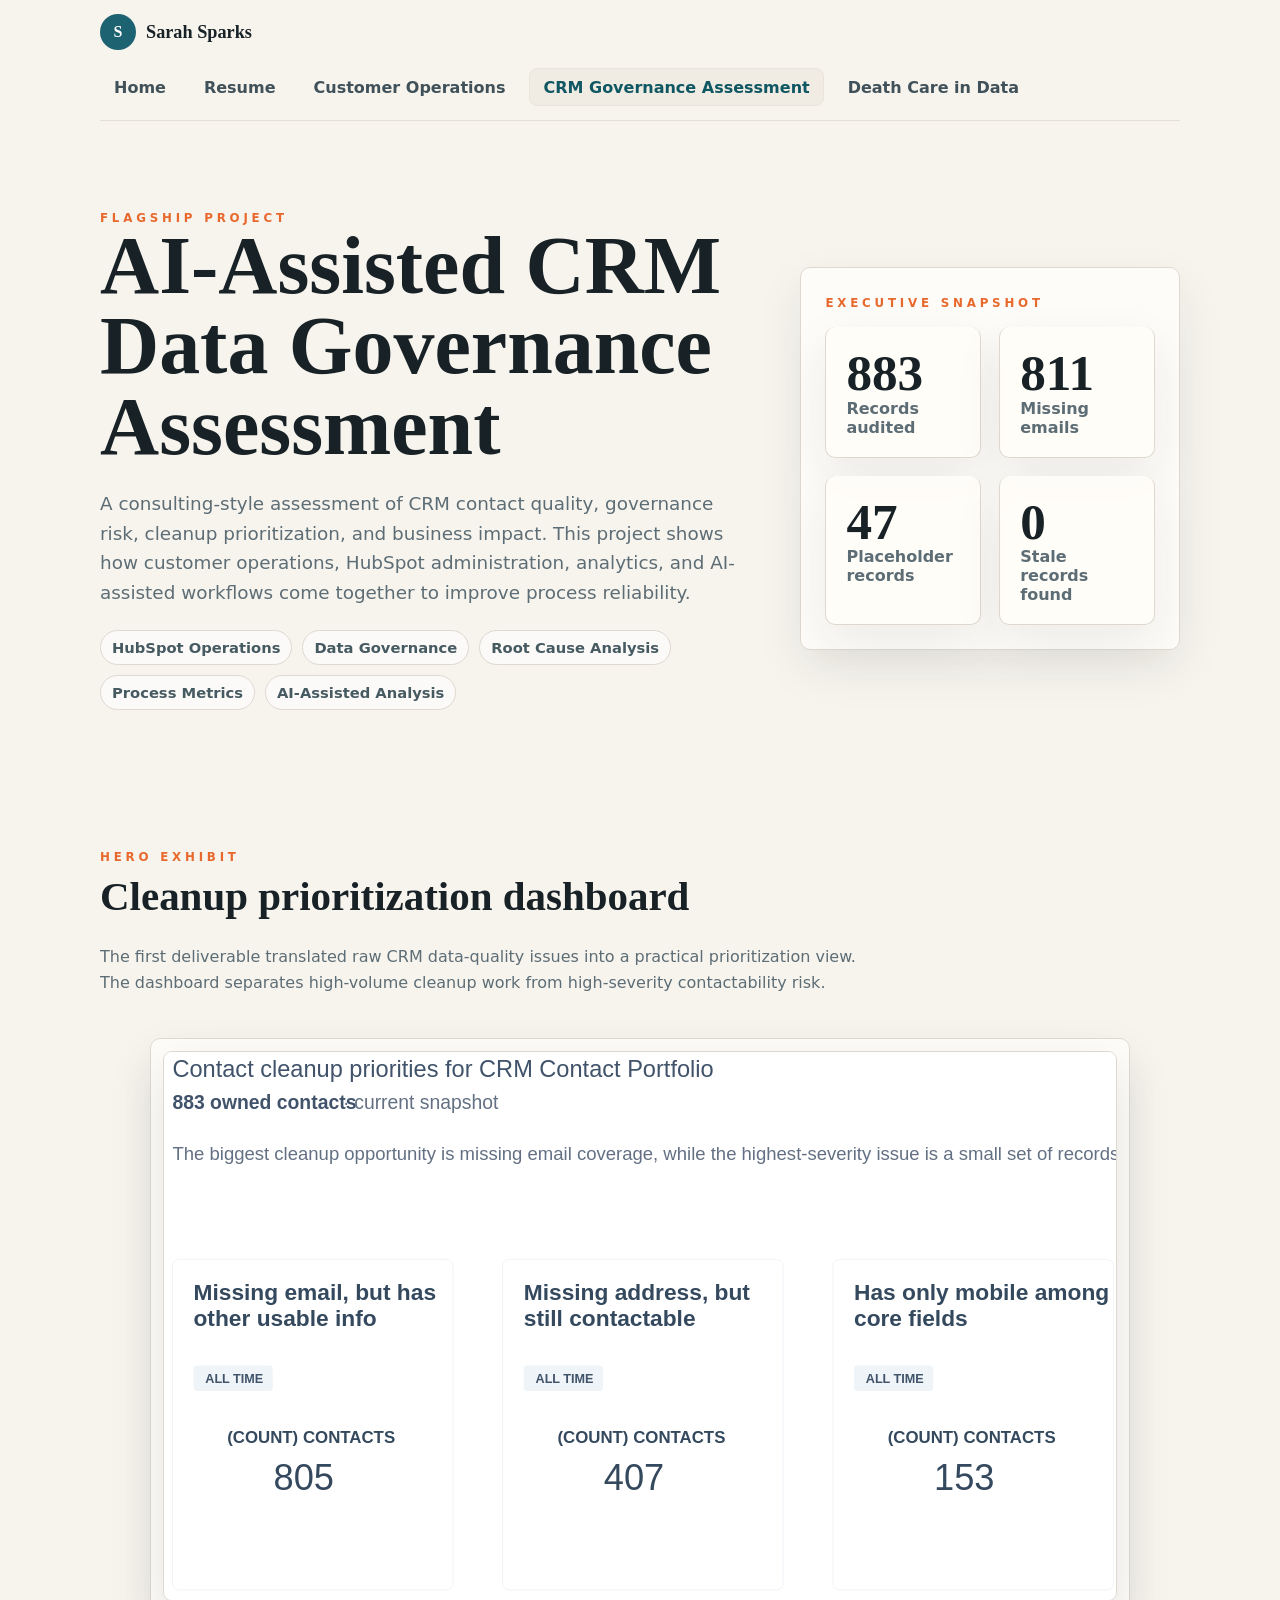
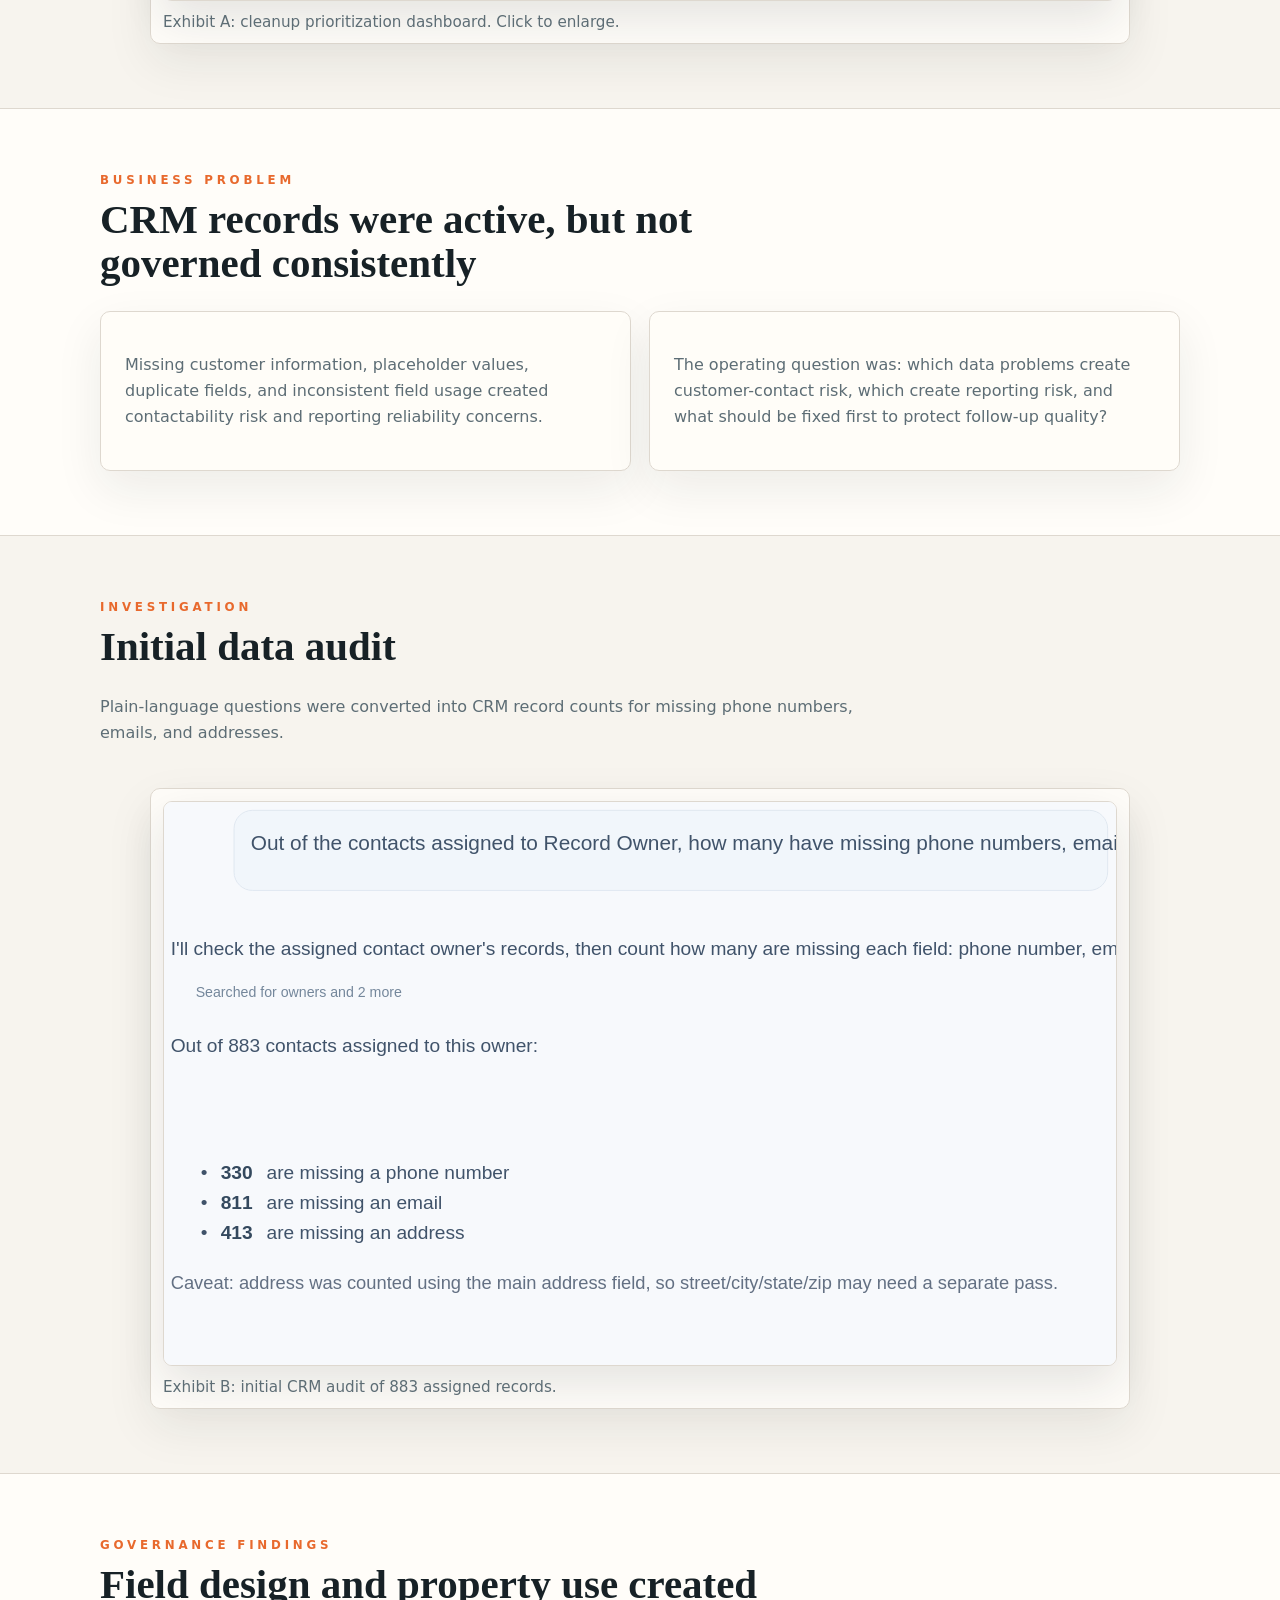
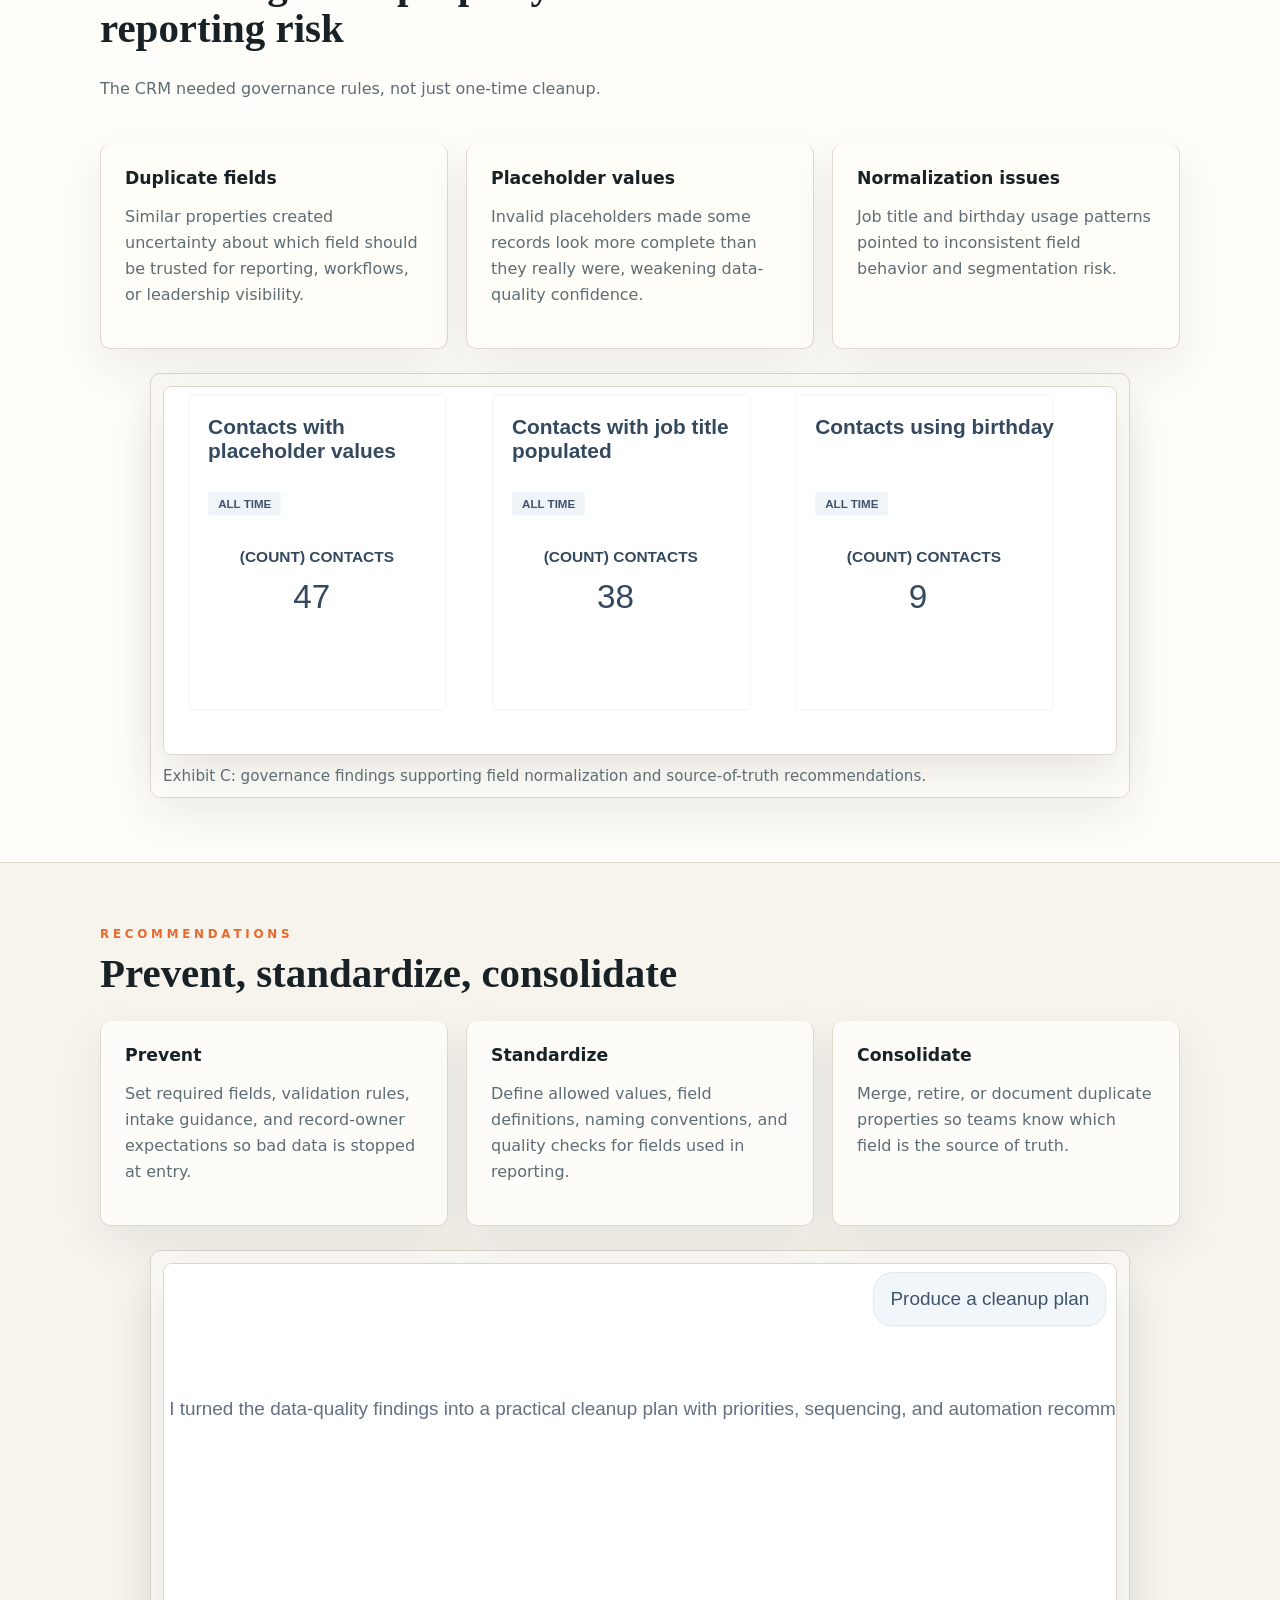
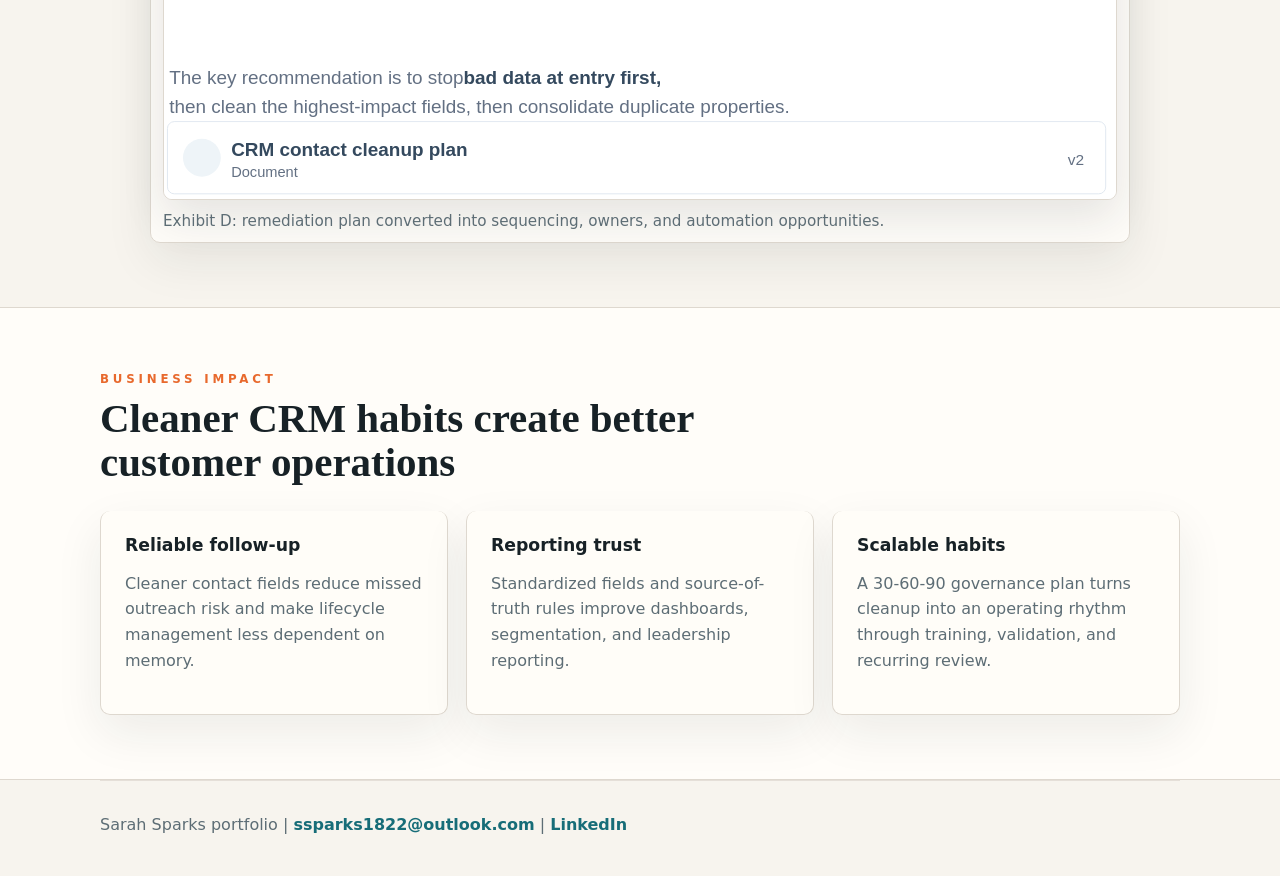
==== crm-governance-assessment.html @ a53f88b5 "Add dedicated CRM governance assessment URL" ====
<!doctype html>
<html lang="en"><head><meta charset="utf-8"/><meta name="viewport" content="width=device-width, initial-scale=1"/><title>CRM Governance Assessment | Sarah Sparks</title><link rel="stylesheet" href="style.css"/></head><body><header><div class="brand"><strong>Sarah Sparks</strong><span>Customer Operations | CRM Administration | Process Improvement</span></div><nav aria-label="Portfolio navigation"><a class="button" href="index.html">Home</a><a class="button" href="resume.html">Resume</a><a class="button" href="customer-success-portfolio.html">Customer Operations</a><a class="button active" href="crm-governance-assessment.html">CRM Governance Assessment</a><a class="button" href="death-care-data.html">Death Care in Data</a></nav></header><main><section class="wrap hero"><div><span class="eyebrow">Flagship Project</span><h1>AI-Assisted CRM Data Governance Assessment</h1><p class="lede">A consulting-style assessment of CRM contact quality, governance risk, cleanup prioritization, and business impact. This project shows how customer operations, HubSpot administration, analytics, and AI-assisted workflows come together to improve process reliability.</p><div class="chips" style="margin-top:22px"><span class="chip">HubSpot Operations</span><span class="chip">Data Governance</span><span class="chip">Root Cause Analysis</span><span class="chip">Process Metrics</span><span class="chip">AI-Assisted Analysis</span></div></div><aside class="panel"><span class="eyebrow">Executive Snapshot</span><div class="metrics" style="grid-template-columns:1fr 1fr; margin-top:16px"><div class="metric"><strong>883</strong><span>Records audited</span></div><div class="metric"><strong>811</strong><span>Missing emails</span></div><div class="metric"><strong>47</strong><span>Placeholder records</span></div><div class="metric"><strong>0</strong><span>Stale records found</span></div></div></aside></section><section class="wrap section"><div class="section-head"><span class="eyebrow">Hero Exhibit</span><h2>Cleanup prioritization dashboard</h2><p>The first deliverable translated raw CRM data-quality issues into a practical prioritization view. The dashboard separates high-volume cleanup work from high-severity contactability risk.</p></div><figure class="evidence"><a href="#exhibit-cleanup"><img src="assets/crm_cleanup_priorities_redacted.svg" alt="Redacted cleanup prioritization dashboard showing missing email, address, and mobile-only record counts"/></a><figcaption class="caption">Exhibit A: cleanup prioritization dashboard. Click to enlarge.</figcaption></figure></section><div class="band"><section class="wrap section"><div class="section-head"><span class="eyebrow">Business Problem</span><h2>CRM records were active, but not governed consistently</h2></div><div class="grid-2"><div class="panel"><p>Missing customer information, placeholder values, duplicate fields, and inconsistent field usage created contactability risk and reporting reliability concerns.</p></div><div class="panel"><p>The operating question was: which data problems create customer-contact risk, which create reporting risk, and what should be fixed first to protect follow-up quality?</p></div></div></section></div><section class="wrap section"><div class="section-head"><span class="eyebrow">Investigation</span><h2>Initial data audit</h2><p>Plain-language questions were converted into CRM record counts for missing phone numbers, emails, and addresses.</p></div><figure class="evidence"><a href="#exhibit-audit"><img src="assets/crm_initial_audit_redacted.svg" alt="Redacted initial CRM contact data audit showing missing phone, email, and address counts"/></a><figcaption class="caption">Exhibit B: initial CRM audit of 883 assigned records.</figcaption></figure></section><div class="band"><section class="wrap section"><div class="section-head"><span class="eyebrow">Governance Findings</span><h2>Field design and property use created reporting risk</h2><p>The CRM needed governance rules, not just one-time cleanup.</p></div><div class="grid-3"><article class="card"><h3>Duplicate fields</h3><p>Similar properties created uncertainty about which field should be trusted for reporting, workflows, or leadership visibility.</p></article><article class="card" data-accent="teal"><h3>Placeholder values</h3><p>Invalid placeholders made some records look more complete than they really were, weakening data-quality confidence.</p></article><article class="card" data-accent="amber"><h3>Normalization issues</h3><p>Job title and birthday usage patterns pointed to inconsistent field behavior and segmentation risk.</p></article></div><figure class="evidence"><a href="#exhibit-governance"><img src="assets/crm_governance_findings_redacted.svg" alt="CRM governance findings showing placeholder values, job title population, and birthday field usage counts"/></a><figcaption class="caption">Exhibit C: governance findings supporting field normalization and source-of-truth recommendations.</figcaption></figure></section></div><section class="wrap section"><div class="section-head"><span class="eyebrow">Recommendations</span><h2>Prevent, standardize, consolidate</h2></div><div class="grid-3"><article class="card"><h3>Prevent</h3><p>Set required fields, validation rules, intake guidance, and record-owner expectations so bad data is stopped at entry.</p></article><article class="card" data-accent="teal"><h3>Standardize</h3><p>Define allowed values, field definitions, naming conventions, and quality checks for fields used in reporting.</p></article><article class="card" data-accent="green"><h3>Consolidate</h3><p>Merge, retire, or document duplicate properties so teams know which field is the source of truth.</p></article></div><figure class="evidence"><a href="#exhibit-plan"><img src="assets/crm_remediation_plan_redacted.svg" alt="Redacted CRM contact cleanup plan showing prevention, sequencing, and automation recommendations"/></a><figcaption class="caption">Exhibit D: remediation plan converted into sequencing, owners, and automation opportunities.</figcaption></figure></section><div class="band"><section class="wrap section"><div class="section-head"><span class="eyebrow">Business Impact</span><h2>Cleaner CRM habits create better customer operations</h2></div><div class="grid-3"><article class="card"><h3>Reliable follow-up</h3><p>Cleaner contact fields reduce missed outreach risk and make lifecycle management less dependent on memory.</p></article><article class="card" data-accent="teal"><h3>Reporting trust</h3><p>Standardized fields and source-of-truth rules improve dashboards, segmentation, and leadership reporting.</p></article><article class="card" data-accent="green"><h3>Scalable habits</h3><p>A 30-60-90 governance plan turns cleanup into an operating rhythm through training, validation, and recurring review.</p></article></div></section></div></main><div id="exhibit-cleanup" class="modal"><a class="close" href="#">×</a><figure><img src="assets/crm_cleanup_priorities_redacted.svg" alt="Cleanup prioritization dashboard enlarged"/></figure></div><div id="exhibit-audit" class="modal"><a class="close" href="#">×</a><figure><img src="assets/crm_initial_audit_redacted.svg" alt="Initial audit enlarged"/></figure></div><div id="exhibit-governance" class="modal"><a class="close" href="#">×</a><figure><img src="assets/crm_governance_findings_redacted.svg" alt="Governance findings enlarged"/></figure></div><div id="exhibit-plan" class="modal"><a class="close" href="#">×</a><figure><img src="assets/crm_remediation_plan_redacted.svg" alt="Remediation plan enlarged"/></figure></div><footer>Sarah Sparks portfolio | <a href="mailto:ssparks1822@outlook.com">ssparks1822@outlook.com</a> | <a href="https://www.linkedin.com/in/ssparks1822/" target="_blank" rel="noreferrer">LinkedIn</a></footer></body></html>
---- style.css ----
:root {
  --ink: #172126;
  --muted: #5d6d75;
  --paper: #f7f4ee;
  --panel: #fffdf9;
  --soft: #f0ebe3;
  --line: #ded8cf;
  --blue: #176d78;
  --teal: #176d78;
  --green: #537f67;
  --amber: #e8692d;
  --shadow: 0 18px 48px rgba(28, 38, 42, 0.08);
  --shadow-hover: 0 26px 70px rgba(28, 38, 42, 0.13);
}
* { box-sizing: border-box; }
html { scroll-behavior: smooth; }
body { margin: 0; font-family: Inter, ui-sans-serif, system-ui, -apple-system, BlinkMacSystemFont, "Segoe UI", sans-serif; color: var(--ink); background: var(--paper); }
a { color: inherit; }
.wrap, header, footer { width: min(1080px, calc(100% - 36px)); margin: 0 auto; }
header { min-height: 64px; padding: 14px 0; display: flex; justify-content: space-between; gap: 18px; align-items: center; flex-wrap: wrap; border-bottom: 1px solid rgba(222,216,207,.7); }
.brand { display: flex; align-items: center; gap: 10px; }
.brand::before { content: "S"; width: 36px; height: 36px; border-radius: 999px; display: grid; place-items: center; background: #1d6270; color: #fff; font-family: Georgia, serif; font-weight: 700; }
.brand strong { font-family: Georgia, "Times New Roman", serif; font-size: 1.14rem; }
.brand span { display: none; }
nav, .actions, .chips { display: flex; gap: 10px; flex-wrap: wrap; }
.button { min-height: 38px; display: inline-flex; align-items: center; justify-content: center; border: 1px solid transparent; border-radius: 8px; padding: 0 13px; background: transparent; color: #40515a; text-decoration: none; font-weight: 700; box-shadow: none; transition: transform .18s ease, box-shadow .18s ease, border-color .18s ease, background .18s ease, color .18s ease; }
.button:hover { transform: translateY(-1px); color: #123f47; background: rgba(255,255,255,.62); border-color: var(--line); box-shadow: 0 10px 26px rgba(28,38,42,.07); }
.button.primary { background: var(--blue); color: #fff; border-color: var(--blue); box-shadow: 0 14px 34px rgba(23,109,120,.22); }
.button.active { background: #f0ebe3; border-color: #ebe4da; color: #0f5762; }
h1, h2, h3 { margin: 0; color: #172126; letter-spacing: 0; }
h1, h2 { font-family: Georgia, "Times New Roman", serif; font-weight: 800; }
h1 { font-size: clamp(3rem, 6.4vw, 5.2rem); line-height: .98; max-width: 820px; }
h2 { font-size: clamp(1.9rem, 3.2vw, 2.8rem); line-height: 1.08; }
h3 { font-size: 1.08rem; }
p { color: var(--muted); line-height: 1.62; font-size: 1rem; }
.eyebrow { color: var(--amber); font-size: .74rem; font-weight: 900; text-transform: uppercase; letter-spacing: .32em; }
.hero { padding: 86px 0 76px; display: grid; grid-template-columns: minmax(0, 1fr) minmax(320px, .58fr); gap: 46px; align-items: center; }
.lede { font-size: 1.15rem; max-width: 720px; margin: 22px 0 0; }
.panel, .card, .metric, .evidence { background: rgba(255, 253, 249, .92); border: 1px solid var(--line); border-radius: 10px; box-shadow: var(--shadow); }
.panel, .card { padding: 24px; }
.card, .metric, .evidence { transition: transform .18s ease, box-shadow .18s ease; }
.card:hover, .metric:hover { transform: translateY(-2px); box-shadow: var(--shadow-hover); }
.section { padding: 64px 0; }
.section-head { display: grid; gap: 10px; margin-bottom: 26px; max-width: 760px; }
.grid-2, .grid-3, .metrics { display: grid; gap: 18px; }
.grid-2 { grid-template-columns: repeat(2, minmax(0, 1fr)); }
.grid-3, .metrics { grid-template-columns: repeat(3, minmax(0, 1fr)); }
.metric { padding: 20px; border-top: 0; }
.metric strong { display: block; font-family: Georgia, "Times New Roman", serif; font-size: clamp(2rem, 4vw, 3.25rem); line-height: 1; color: #172126; }
.metric span { color: var(--muted); font-weight: 750; }
.card { border-top: 0; }
.card[data-accent="teal"], .card[data-accent="green"], .card[data-accent="amber"] { border-color: var(--line); }
.chip { border: 1px solid var(--line); background: rgba(255,255,255,.62); border-radius: 999px; padding: 8px 11px; color: #465a61; font-weight: 750; font-size: .92rem; }
ul { margin: 12px 0 0; padding-left: 20px; color: #34484f; line-height: 1.62; }
li + li { margin-top: 8px; }
.band { background: #fffdf9; border-top: 1px solid var(--line); border-bottom: 1px solid var(--line); }
.evidence { padding: 12px; margin: 24px auto 0; max-width: min(100%, 980px); }
.evidence img, .evidence svg { width: 100%; height: auto; display: block; border-radius: 9px; border: 1px solid var(--line); box-shadow: 0 18px 44px rgba(28,38,42,.11); background: #fff; cursor: zoom-in; }
.caption { margin: 12px 0 0; color: var(--muted); font-size: .95rem; }
.timeline { display: grid; gap: 14px; }
.step { display: grid; grid-template-columns: 48px 1fr; gap: 14px; align-items: start; }
.num { width: 48px; height: 48px; border-radius: 999px; display: grid; place-items: center; background: #f0ebe3; color: var(--teal); font-weight: 900; }
.modal { position: fixed; inset: 0; z-index: 40; display: none; align-items: center; justify-content: center; padding: 28px; background: rgba(23, 33, 38, .72); backdrop-filter: blur(8px); }
.modal:target { display: flex; }
.modal figure { width: min(1180px, 96vw); margin: 0; }
.modal img { width: 100%; height: auto; display: block; border-radius: 10px; background: #fff; box-shadow: 0 28px 90px rgba(15, 23, 42, .42); }
.modal .close { position: fixed; top: 18px; right: 18px; width: 42px; height: 42px; border-radius: 999px; display: grid; place-items: center; background: #fff; color: #101828; text-decoration: none; font-weight: 900; box-shadow: var(--shadow); }
footer { padding: 34px 0 42px; color: var(--muted); border-top: 1px solid rgba(222,216,207,.7); }
footer a, .link { color: var(--teal); font-weight: 800; text-decoration: none; }
@media (prefers-reduced-motion: reduce) { *, *::before, *::after { transition: none !important; scroll-behavior: auto !important; } }
@media (max-width: 860px) { .hero, .grid-2, .grid-3, .metrics { grid-template-columns: 1fr; } .hero { padding: 52px 0; } }
@media (max-width: 560px) { header, .wrap, footer { width: min(100% - 28px, 680px); } nav, .actions, .button { width: 100%; } nav, .actions { display: grid; } h1 { font-size: clamp(2.45rem, 14vw, 3.4rem); } }
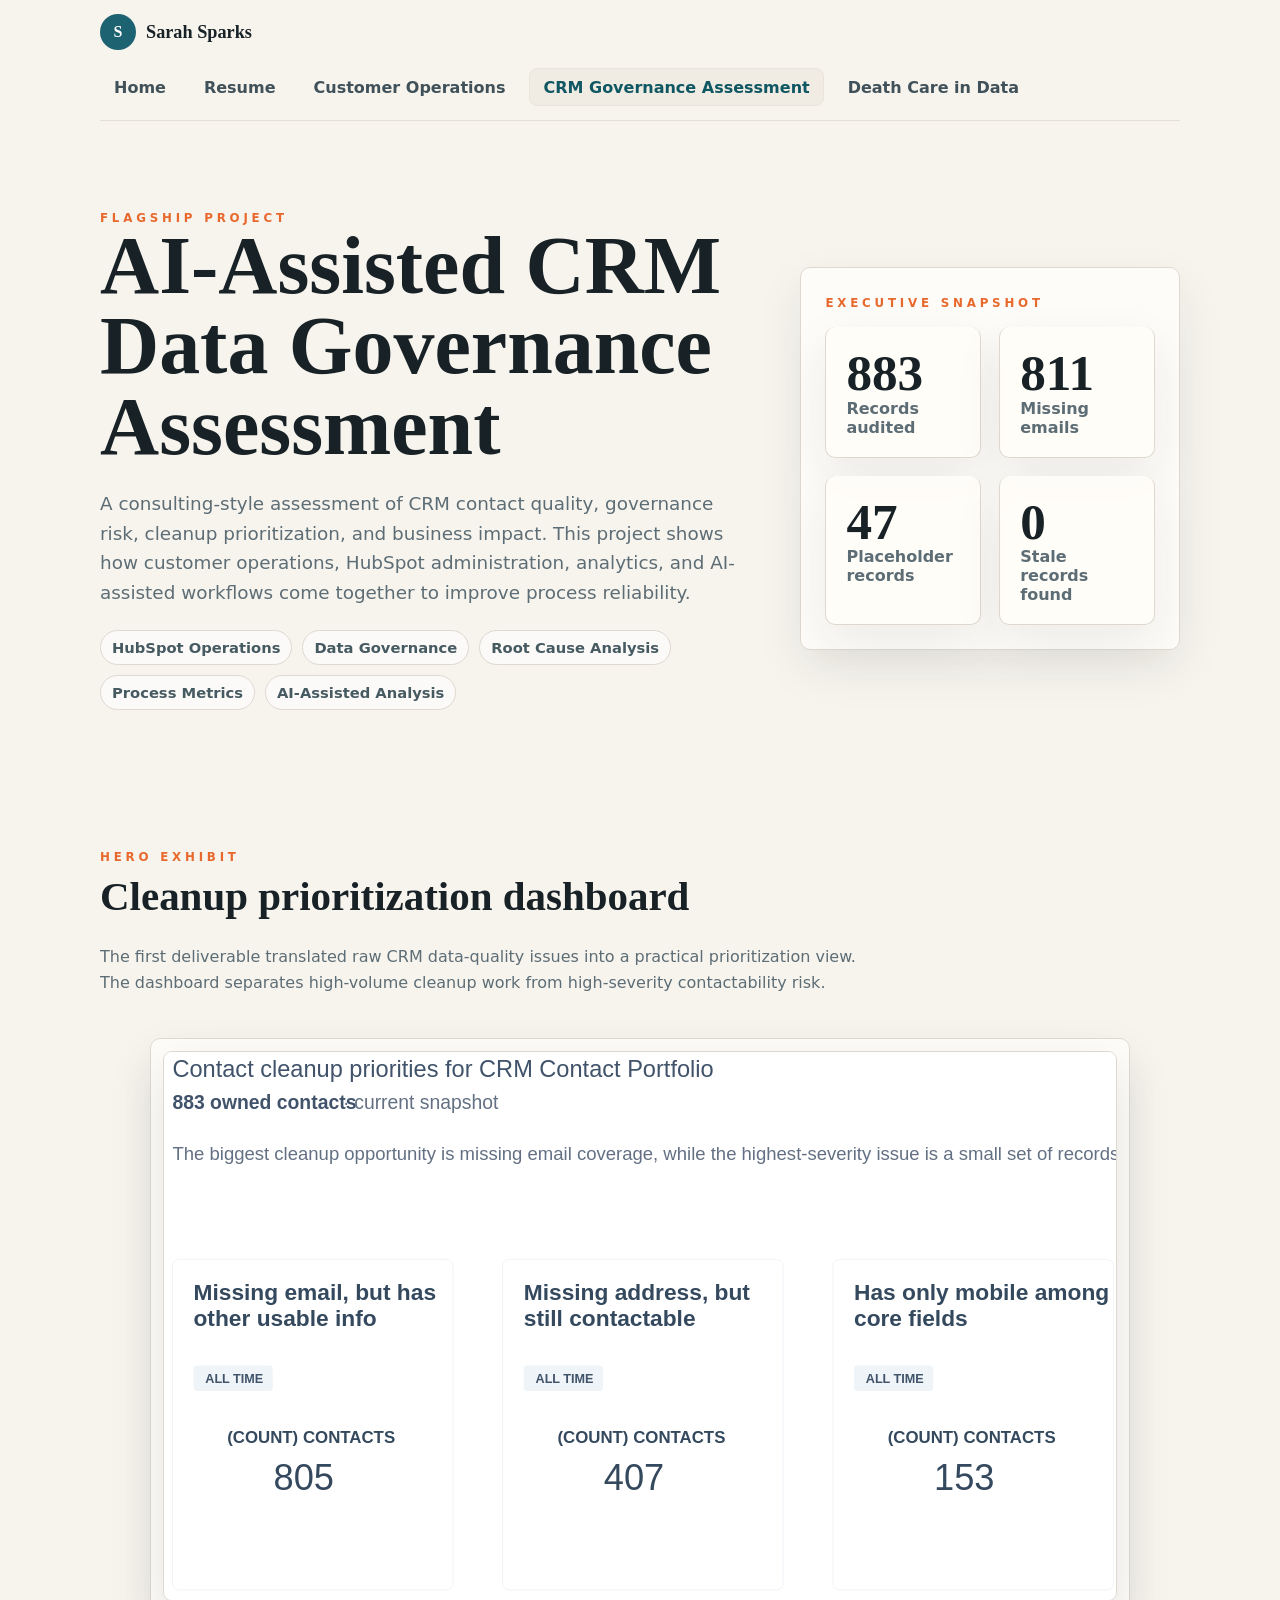
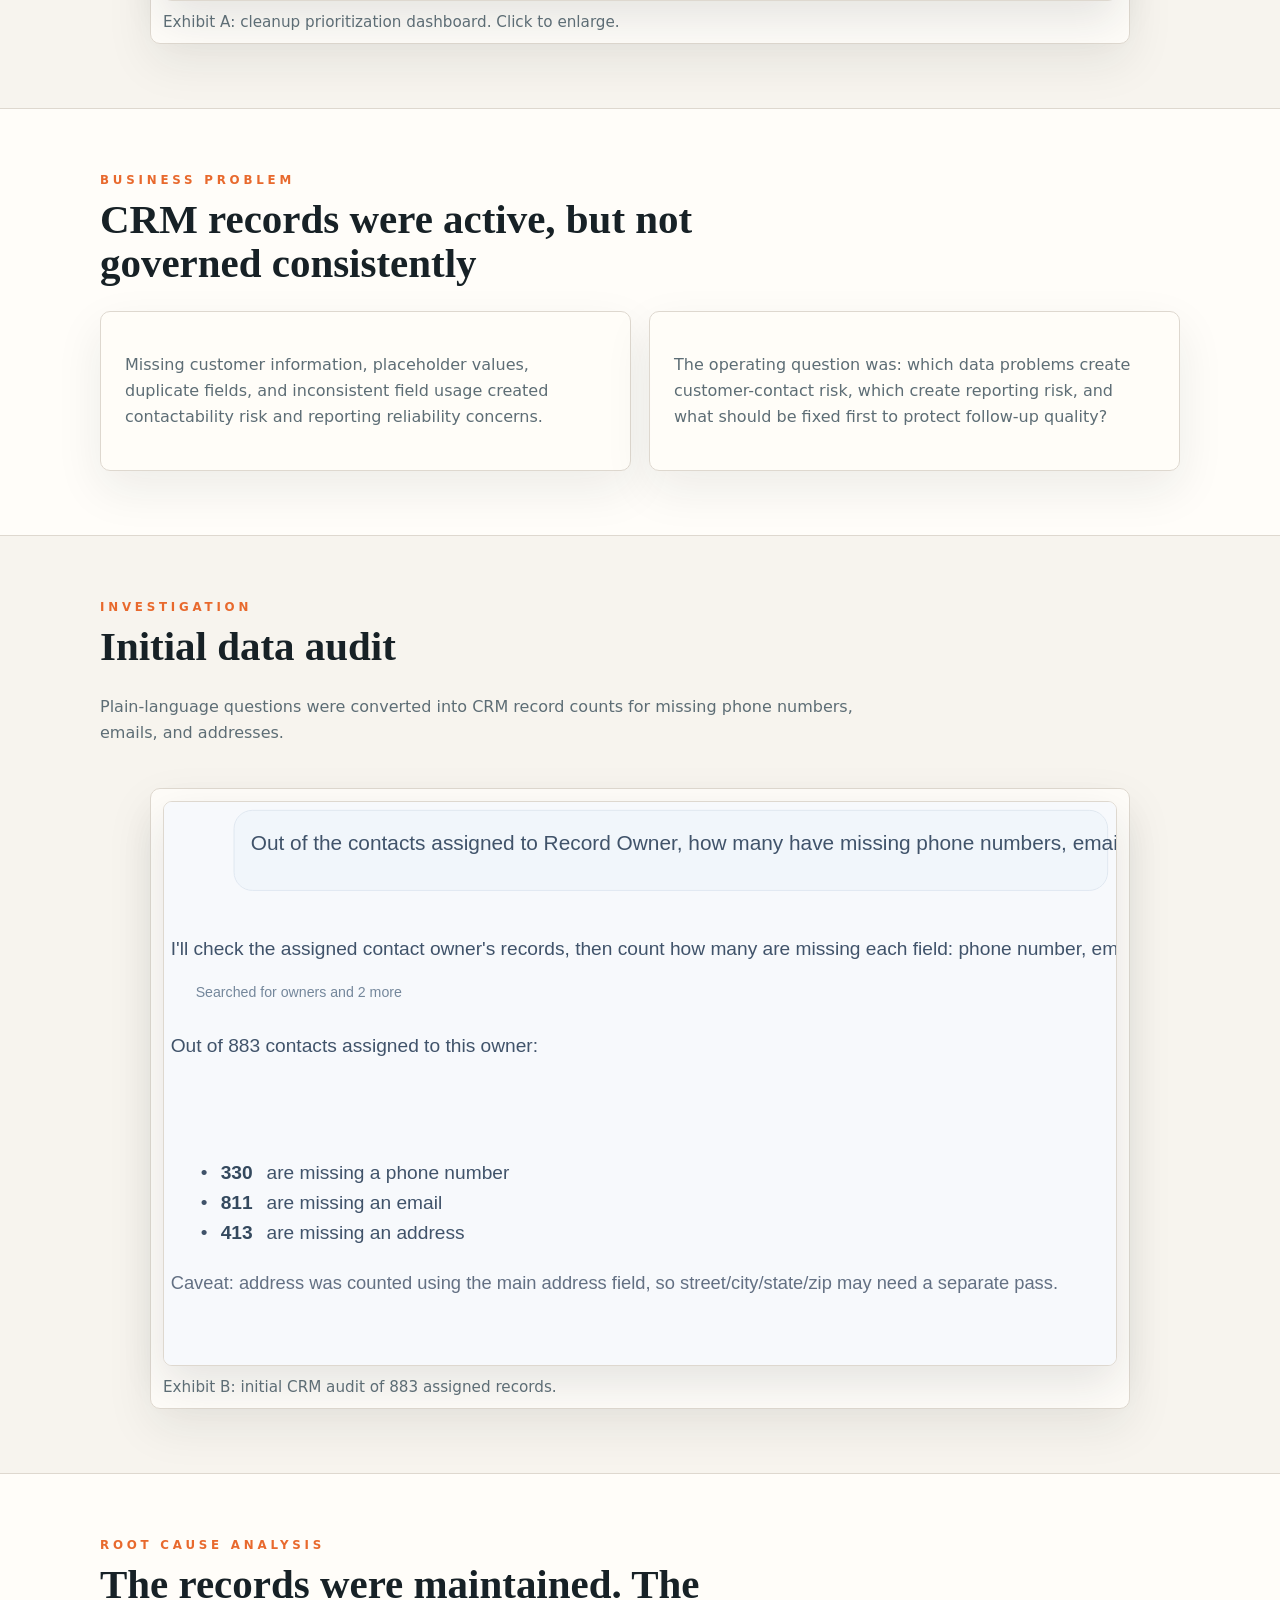
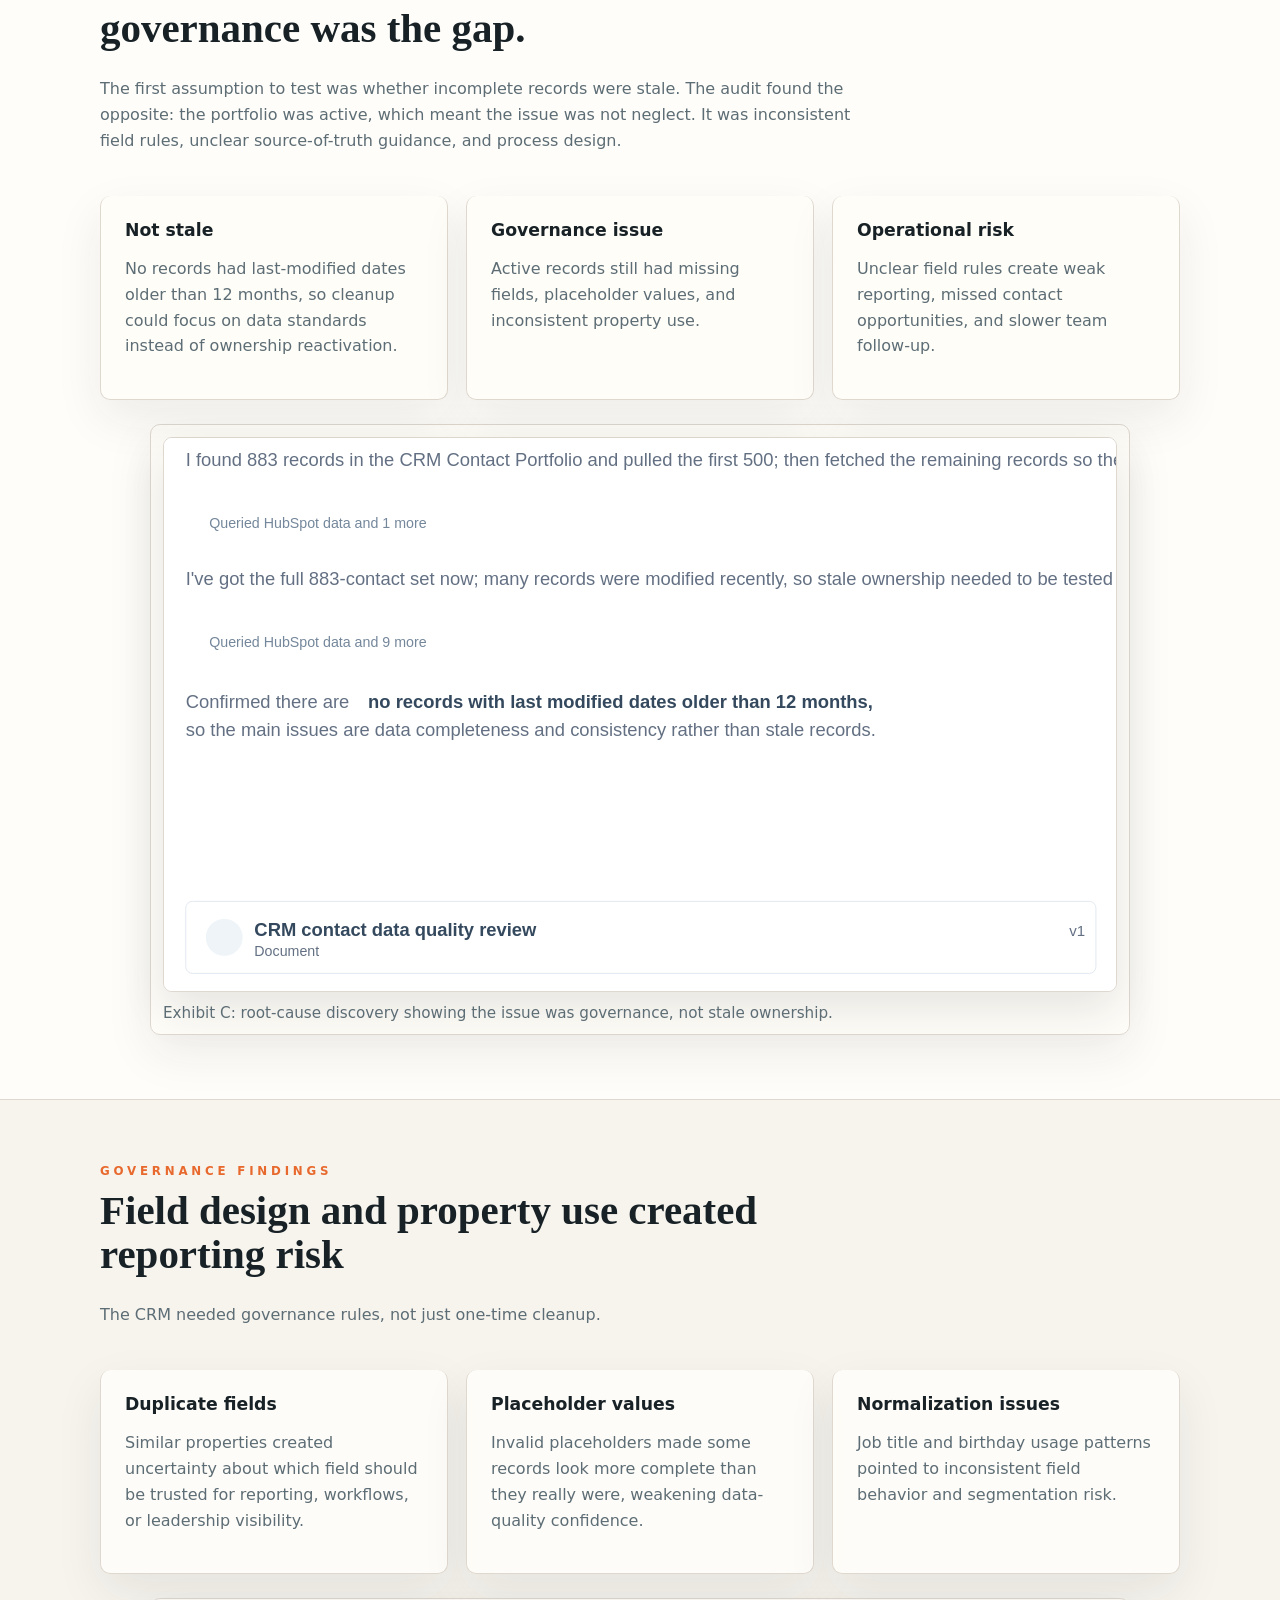
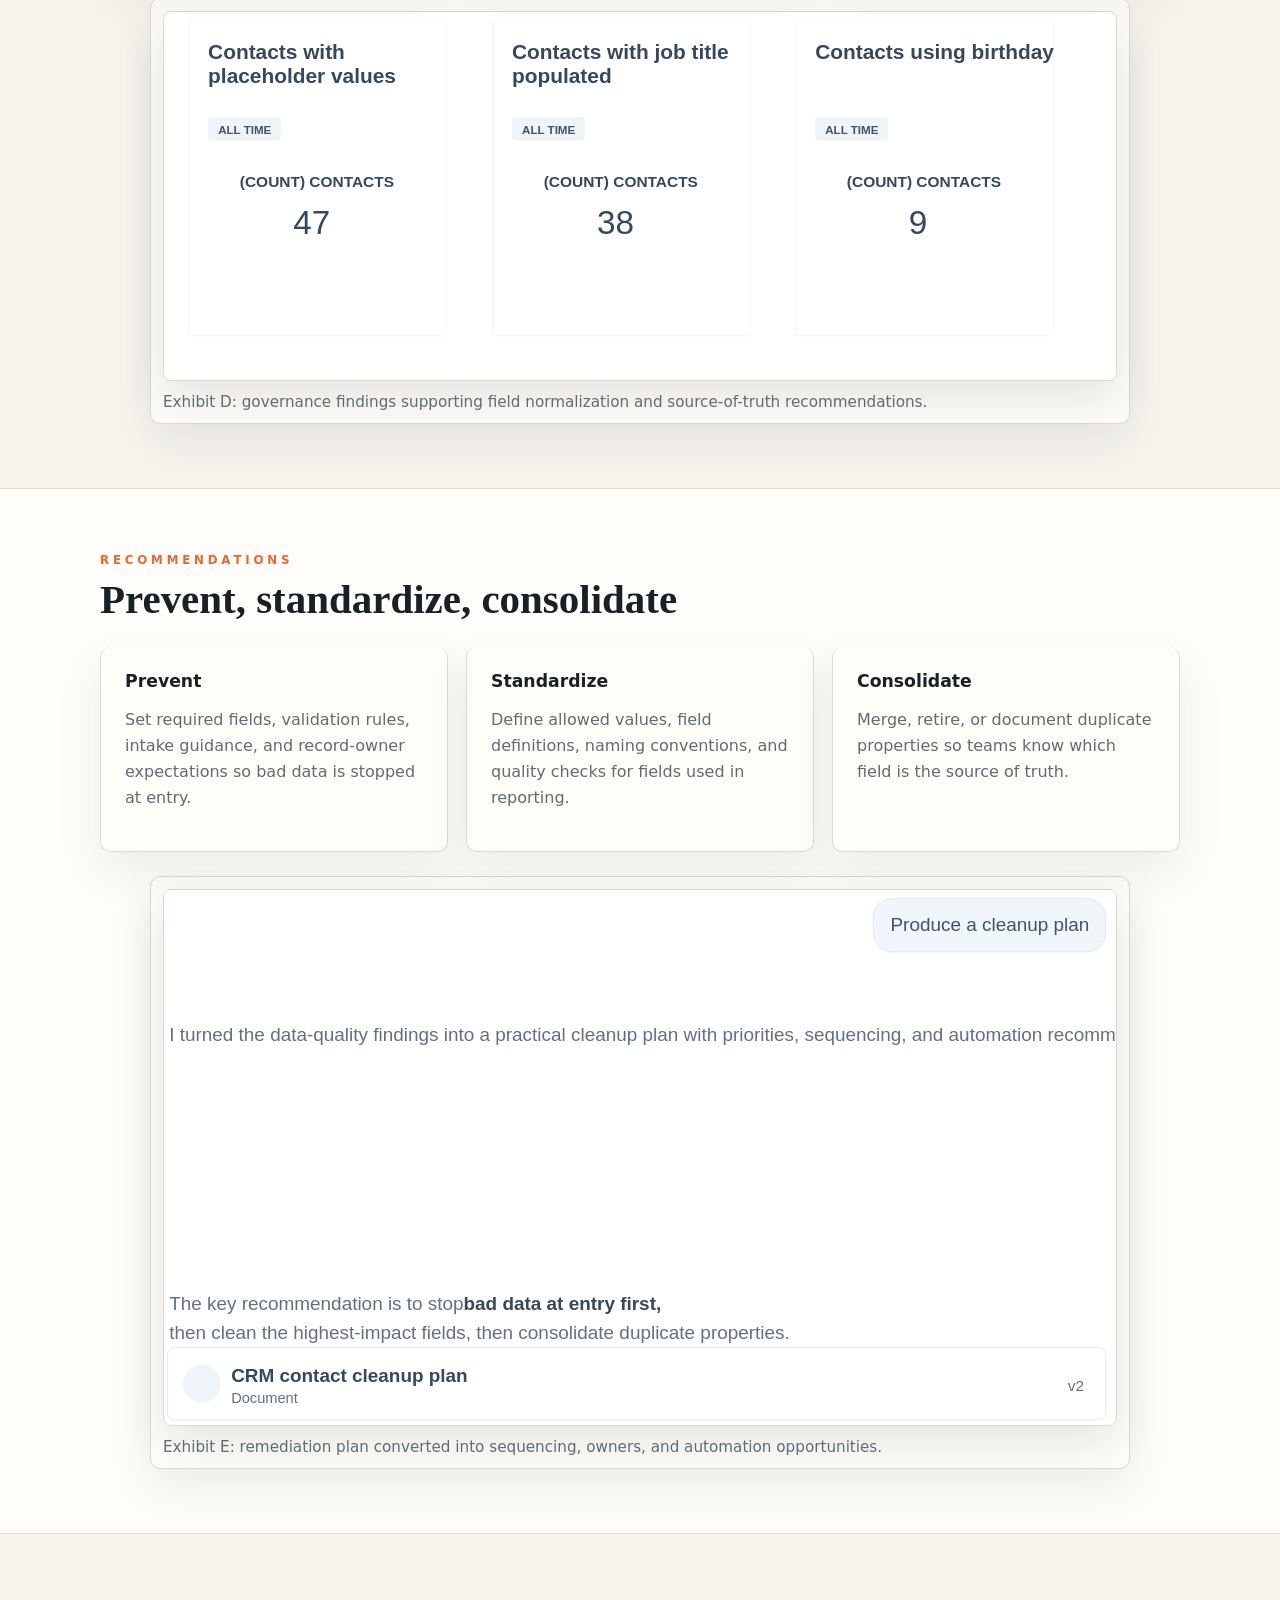
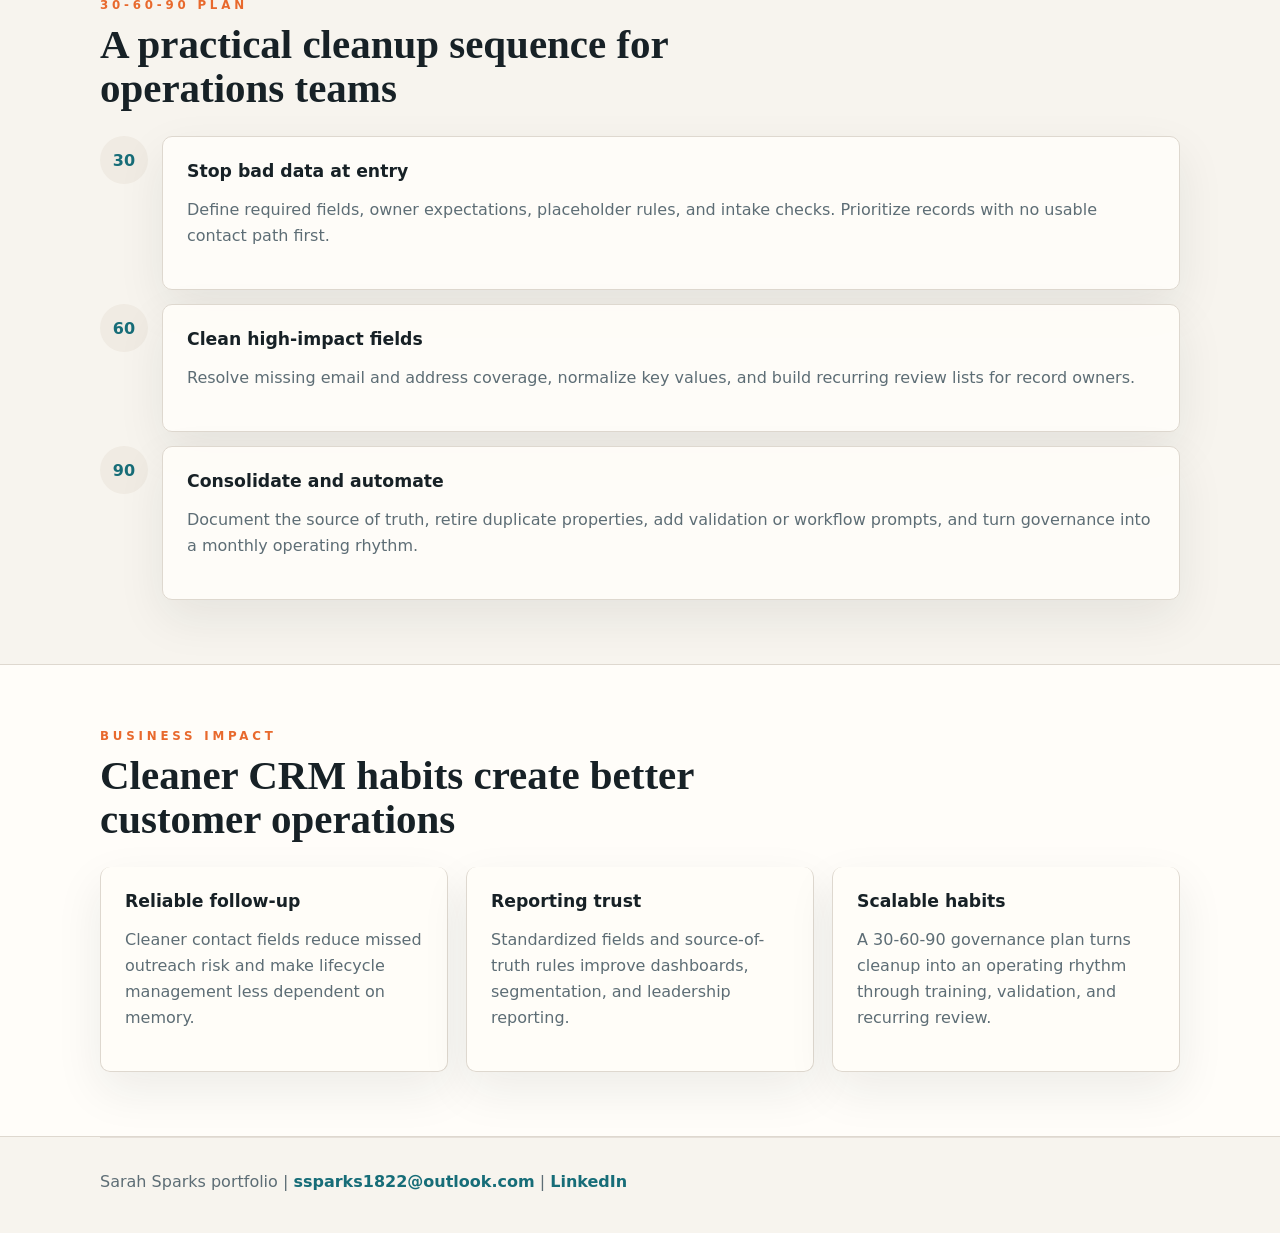
==== commit 0e829496: "Polish CRM governance assessment narrative" ====
--- a/crm-governance-assessment.html
+++ b/crm-governance-assessment.html
@@ -1,2 +1,2 @@
 <!doctype html>
-<html lang="en"><head><meta charset="utf-8"/><meta name="viewport" content="width=device-width, initial-scale=1"/><title>CRM Governance Assessment | Sarah Sparks</title><link rel="stylesheet" href="style.css"/></head><body><header><div class="brand"><strong>Sarah Sparks</strong><span>Customer Operations | CRM Administration | Process Improvement</span></div><nav aria-label="Portfolio navigation"><a class="button" href="index.html">Home</a><a class="button" href="resume.html">Resume</a><a class="button" href="customer-success-portfolio.html">Customer Operations</a><a class="button active" href="crm-governance-assessment.html">CRM Governance Assessment</a><a class="button" href="death-care-data.html">Death Care in Data</a></nav></header><main><section class="wrap hero"><div><span class="eyebrow">Flagship Project</span><h1>AI-Assisted CRM Data Governance Assessment</h1><p class="lede">A consulting-style assessment of CRM contact quality, governance risk, cleanup prioritization, and business impact. This project shows how customer operations, HubSpot administration, analytics, and AI-assisted workflows come together to improve process reliability.</p><div class="chips" style="margin-top:22px"><span class="chip">HubSpot Operations</span><span class="chip">Data Governance</span><span class="chip">Root Cause Analysis</span><span class="chip">Process Metrics</span><span class="chip">AI-Assisted Analysis</span></div></div><aside class="panel"><span class="eyebrow">Executive Snapshot</span><div class="metrics" style="grid-template-columns:1fr 1fr; margin-top:16px"><div class="metric"><strong>883</strong><span>Records audited</span></div><div class="metric"><strong>811</strong><span>Missing emails</span></div><div class="metric"><strong>47</strong><span>Placeholder records</span></div><div class="metric"><strong>0</strong><span>Stale records found</span></div></div></aside></section><section class="wrap section"><div class="section-head"><span class="eyebrow">Hero Exhibit</span><h2>Cleanup prioritization dashboard</h2><p>The first deliverable translated raw CRM data-quality issues into a practical prioritization view. The dashboard separates high-volume cleanup work from high-severity contactability risk.</p></div><figure class="evidence"><a href="#exhibit-cleanup"><img src="assets/crm_cleanup_priorities_redacted.svg" alt="Redacted cleanup prioritization dashboard showing missing email, address, and mobile-only record counts"/></a><figcaption class="caption">Exhibit A: cleanup prioritization dashboard. Click to enlarge.</figcaption></figure></section><div class="band"><section class="wrap section"><div class="section-head"><span class="eyebrow">Business Problem</span><h2>CRM records were active, but not governed consistently</h2></div><div class="grid-2"><div class="panel"><p>Missing customer information, placeholder values, duplicate fields, and inconsistent field usage created contactability risk and reporting reliability concerns.</p></div><div class="panel"><p>The operating question was: which data problems create customer-contact risk, which create reporting risk, and what should be fixed first to protect follow-up quality?</p></div></div></section></div><section class="wrap section"><div class="section-head"><span class="eyebrow">Investigation</span><h2>Initial data audit</h2><p>Plain-language questions were converted into CRM record counts for missing phone numbers, emails, and addresses.</p></div><figure class="evidence"><a href="#exhibit-audit"><img src="assets/crm_initial_audit_redacted.svg" alt="Redacted initial CRM contact data audit showing missing phone, email, and address counts"/></a><figcaption class="caption">Exhibit B: initial CRM audit of 883 assigned records.</figcaption></figure></section><div class="band"><section class="wrap section"><div class="section-head"><span class="eyebrow">Governance Findings</span><h2>Field design and property use created reporting risk</h2><p>The CRM needed governance rules, not just one-time cleanup.</p></div><div class="grid-3"><article class="card"><h3>Duplicate fields</h3><p>Similar properties created uncertainty about which field should be trusted for reporting, workflows, or leadership visibility.</p></article><article class="card" data-accent="teal"><h3>Placeholder values</h3><p>Invalid placeholders made some records look more complete than they really were, weakening data-quality confidence.</p></article><article class="card" data-accent="amber"><h3>Normalization issues</h3><p>Job title and birthday usage patterns pointed to inconsistent field behavior and segmentation risk.</p></article></div><figure class="evidence"><a href="#exhibit-governance"><img src="assets/crm_governance_findings_redacted.svg" alt="CRM governance findings showing placeholder values, job title population, and birthday field usage counts"/></a><figcaption class="caption">Exhibit C: governance findings supporting field normalization and source-of-truth recommendations.</figcaption></figure></section></div><section class="wrap section"><div class="section-head"><span class="eyebrow">Recommendations</span><h2>Prevent, standardize, consolidate</h2></div><div class="grid-3"><article class="card"><h3>Prevent</h3><p>Set required fields, validation rules, intake guidance, and record-owner expectations so bad data is stopped at entry.</p></article><article class="card" data-accent="teal"><h3>Standardize</h3><p>Define allowed values, field definitions, naming conventions, and quality checks for fields used in reporting.</p></article><article class="card" data-accent="green"><h3>Consolidate</h3><p>Merge, retire, or document duplicate properties so teams know which field is the source of truth.</p></article></div><figure class="evidence"><a href="#exhibit-plan"><img src="assets/crm_remediation_plan_redacted.svg" alt="Redacted CRM contact cleanup plan showing prevention, sequencing, and automation recommendations"/></a><figcaption class="caption">Exhibit D: remediation plan converted into sequencing, owners, and automation opportunities.</figcaption></figure></section><div class="band"><section class="wrap section"><div class="section-head"><span class="eyebrow">Business Impact</span><h2>Cleaner CRM habits create better customer operations</h2></div><div class="grid-3"><article class="card"><h3>Reliable follow-up</h3><p>Cleaner contact fields reduce missed outreach risk and make lifecycle management less dependent on memory.</p></article><article class="card" data-accent="teal"><h3>Reporting trust</h3><p>Standardized fields and source-of-truth rules improve dashboards, segmentation, and leadership reporting.</p></article><article class="card" data-accent="green"><h3>Scalable habits</h3><p>A 30-60-90 governance plan turns cleanup into an operating rhythm through training, validation, and recurring review.</p></article></div></section></div></main><div id="exhibit-cleanup" class="modal"><a class="close" href="#">×</a><figure><img src="assets/crm_cleanup_priorities_redacted.svg" alt="Cleanup prioritization dashboard enlarged"/></figure></div><div id="exhibit-audit" class="modal"><a class="close" href="#">×</a><figure><img src="assets/crm_initial_audit_redacted.svg" alt="Initial audit enlarged"/></figure></div><div id="exhibit-governance" class="modal"><a class="close" href="#">×</a><figure><img src="assets/crm_governance_findings_redacted.svg" alt="Governance findings enlarged"/></figure></div><div id="exhibit-plan" class="modal"><a class="close" href="#">×</a><figure><img src="assets/crm_remediation_plan_redacted.svg" alt="Remediation plan enlarged"/></figure></div><footer>Sarah Sparks portfolio | <a href="mailto:ssparks1822@outlook.com">ssparks1822@outlook.com</a> | <a href="https://www.linkedin.com/in/ssparks1822/" target="_blank" rel="noreferrer">LinkedIn</a></footer></body></html>
+<html lang="en"><head><meta charset="utf-8"/><meta name="viewport" content="width=device-width, initial-scale=1"/><title>CRM Governance Assessment | Sarah Sparks</title><link rel="stylesheet" href="style.css"/></head><body><header><div class="brand"><strong>Sarah Sparks</strong><span>Customer Operations | CRM Administration | Process Improvement</span></div><nav aria-label="Portfolio navigation"><a class="button" href="index.html">Home</a><a class="button" href="resume.html">Resume</a><a class="button" href="customer-success-portfolio.html">Customer Operations</a><a class="button active" href="crm-governance-assessment.html">CRM Governance Assessment</a><a class="button" href="death-care-data.html">Death Care in Data</a></nav></header><main><section class="wrap hero"><div><span class="eyebrow">Flagship Project</span><h1>AI-Assisted CRM Data Governance Assessment</h1><p class="lede">A consulting-style assessment of CRM contact quality, governance risk, cleanup prioritization, and business impact. This project shows how customer operations, HubSpot administration, analytics, and AI-assisted workflows come together to improve process reliability.</p><div class="chips" style="margin-top:22px"><span class="chip">HubSpot Operations</span><span class="chip">Data Governance</span><span class="chip">Root Cause Analysis</span><span class="chip">Process Metrics</span><span class="chip">AI-Assisted Analysis</span></div></div><aside class="panel"><span class="eyebrow">Executive Snapshot</span><div class="metrics" style="grid-template-columns:1fr 1fr; margin-top:16px"><div class="metric"><strong>883</strong><span>Records audited</span></div><div class="metric"><strong>811</strong><span>Missing emails</span></div><div class="metric"><strong>47</strong><span>Placeholder records</span></div><div class="metric"><strong>0</strong><span>Stale records found</span></div></div></aside></section><section class="wrap section"><div class="section-head"><span class="eyebrow">Hero Exhibit</span><h2>Cleanup prioritization dashboard</h2><p>The first deliverable translated raw CRM data-quality issues into a practical prioritization view. The dashboard separates high-volume cleanup work from high-severity contactability risk.</p></div><figure class="evidence"><a href="#exhibit-cleanup"><img src="assets/crm_cleanup_priorities_redacted.svg" alt="Redacted cleanup prioritization dashboard showing missing email, address, and mobile-only record counts"/></a><figcaption class="caption">Exhibit A: cleanup prioritization dashboard. Click to enlarge.</figcaption></figure></section><div class="band"><section class="wrap section"><div class="section-head"><span class="eyebrow">Business Problem</span><h2>CRM records were active, but not governed consistently</h2></div><div class="grid-2"><div class="panel"><p>Missing customer information, placeholder values, duplicate fields, and inconsistent field usage created contactability risk and reporting reliability concerns.</p></div><div class="panel"><p>The operating question was: which data problems create customer-contact risk, which create reporting risk, and what should be fixed first to protect follow-up quality?</p></div></div></section></div><section class="wrap section"><div class="section-head"><span class="eyebrow">Investigation</span><h2>Initial data audit</h2><p>Plain-language questions were converted into CRM record counts for missing phone numbers, emails, and addresses.</p></div><figure class="evidence"><a href="#exhibit-audit"><img src="assets/crm_initial_audit_redacted.svg" alt="Redacted initial CRM contact data audit showing missing phone, email, and address counts"/></a><figcaption class="caption">Exhibit B: initial CRM audit of 883 assigned records.</figcaption></figure></section><div class="band"><section class="wrap section"><div class="section-head"><span class="eyebrow">Root Cause Analysis</span><h2>The records were maintained. The governance was the gap.</h2><p>The first assumption to test was whether incomplete records were stale. The audit found the opposite: the portfolio was active, which meant the issue was not neglect. It was inconsistent field rules, unclear source-of-truth guidance, and process design.</p></div><div class="grid-3"><article class="card"><h3>Not stale</h3><p>No records had last-modified dates older than 12 months, so cleanup could focus on data standards instead of ownership reactivation.</p></article><article class="card" data-accent="teal"><h3>Governance issue</h3><p>Active records still had missing fields, placeholder values, and inconsistent property use.</p></article><article class="card" data-accent="green"><h3>Operational risk</h3><p>Unclear field rules create weak reporting, missed contact opportunities, and slower team follow-up.</p></article></div><figure class="evidence"><a href="#exhibit-root"><img src="assets/crm_root_cause_redacted.svg" alt="Redacted root cause discovery showing the records were active rather than stale"/></a><figcaption class="caption">Exhibit C: root-cause discovery showing the issue was governance, not stale ownership.</figcaption></figure></section></div><section class="wrap section"><div class="section-head"><span class="eyebrow">Governance Findings</span><h2>Field design and property use created reporting risk</h2><p>The CRM needed governance rules, not just one-time cleanup.</p></div><div class="grid-3"><article class="card"><h3>Duplicate fields</h3><p>Similar properties created uncertainty about which field should be trusted for reporting, workflows, or leadership visibility.</p></article><article class="card" data-accent="teal"><h3>Placeholder values</h3><p>Invalid placeholders made some records look more complete than they really were, weakening data-quality confidence.</p></article><article class="card" data-accent="amber"><h3>Normalization issues</h3><p>Job title and birthday usage patterns pointed to inconsistent field behavior and segmentation risk.</p></article></div><figure class="evidence"><a href="#exhibit-governance"><img src="assets/crm_governance_findings_redacted.svg" alt="CRM governance findings showing placeholder values, job title population, and birthday field usage counts"/></a><figcaption class="caption">Exhibit D: governance findings supporting field normalization and source-of-truth recommendations.</figcaption></figure></section><div class="band"><section class="wrap section"><div class="section-head"><span class="eyebrow">Recommendations</span><h2>Prevent, standardize, consolidate</h2></div><div class="grid-3"><article class="card"><h3>Prevent</h3><p>Set required fields, validation rules, intake guidance, and record-owner expectations so bad data is stopped at entry.</p></article><article class="card" data-accent="teal"><h3>Standardize</h3><p>Define allowed values, field definitions, naming conventions, and quality checks for fields used in reporting.</p></article><article class="card" data-accent="green"><h3>Consolidate</h3><p>Merge, retire, or document duplicate properties so teams know which field is the source of truth.</p></article></div><figure class="evidence"><a href="#exhibit-plan"><img src="assets/crm_remediation_plan_redacted.svg" alt="Redacted CRM contact cleanup plan showing prevention, sequencing, and automation recommendations"/></a><figcaption class="caption">Exhibit E: remediation plan converted into sequencing, owners, and automation opportunities.</figcaption></figure></section></div><section class="wrap section"><div class="section-head"><span class="eyebrow">30-60-90 Plan</span><h2>A practical cleanup sequence for operations teams</h2></div><div class="timeline"><div class="step"><div class="num">30</div><div class="panel"><h3>Stop bad data at entry</h3><p>Define required fields, owner expectations, placeholder rules, and intake checks. Prioritize records with no usable contact path first.</p></div></div><div class="step"><div class="num">60</div><div class="panel"><h3>Clean high-impact fields</h3><p>Resolve missing email and address coverage, normalize key values, and build recurring review lists for record owners.</p></div></div><div class="step"><div class="num">90</div><div class="panel"><h3>Consolidate and automate</h3><p>Document the source of truth, retire duplicate properties, add validation or workflow prompts, and turn governance into a monthly operating rhythm.</p></div></div></div></section><div class="band"><section class="wrap section"><div class="section-head"><span class="eyebrow">Business Impact</span><h2>Cleaner CRM habits create better customer operations</h2></div><div class="grid-3"><article class="card"><h3>Reliable follow-up</h3><p>Cleaner contact fields reduce missed outreach risk and make lifecycle management less dependent on memory.</p></article><article class="card" data-accent="teal"><h3>Reporting trust</h3><p>Standardized fields and source-of-truth rules improve dashboards, segmentation, and leadership reporting.</p></article><article class="card" data-accent="green"><h3>Scalable habits</h3><p>A 30-60-90 governance plan turns cleanup into an operating rhythm through training, validation, and recurring review.</p></article></div></section></div></main><div id="exhibit-cleanup" class="modal"><a class="close" href="#">×</a><figure><img src="assets/crm_cleanup_priorities_redacted.svg" alt="Cleanup prioritization dashboard enlarged"/></figure></div><div id="exhibit-audit" class="modal"><a class="close" href="#">×</a><figure><img src="assets/crm_initial_audit_redacted.svg" alt="Initial audit enlarged"/></figure></div><div id="exhibit-root" class="modal"><a class="close" href="#">×</a><figure><img src="assets/crm_root_cause_redacted.svg" alt="Root cause discovery enlarged"/></figure></div><div id="exhibit-governance" class="modal"><a class="close" href="#">×</a><figure><img src="assets/crm_governance_findings_redacted.svg" alt="Governance findings enlarged"/></figure></div><div id="exhibit-plan" class="modal"><a class="close" href="#">×</a><figure><img src="assets/crm_remediation_plan_redacted.svg" alt="Remediation plan enlarged"/></figure></div><footer>Sarah Sparks portfolio | <a href="mailto:ssparks1822@outlook.com">ssparks1822@outlook.com</a> | <a href="https://www.linkedin.com/in/ssparks1822/" target="_blank" rel="noreferrer">LinkedIn</a></footer></body></html>
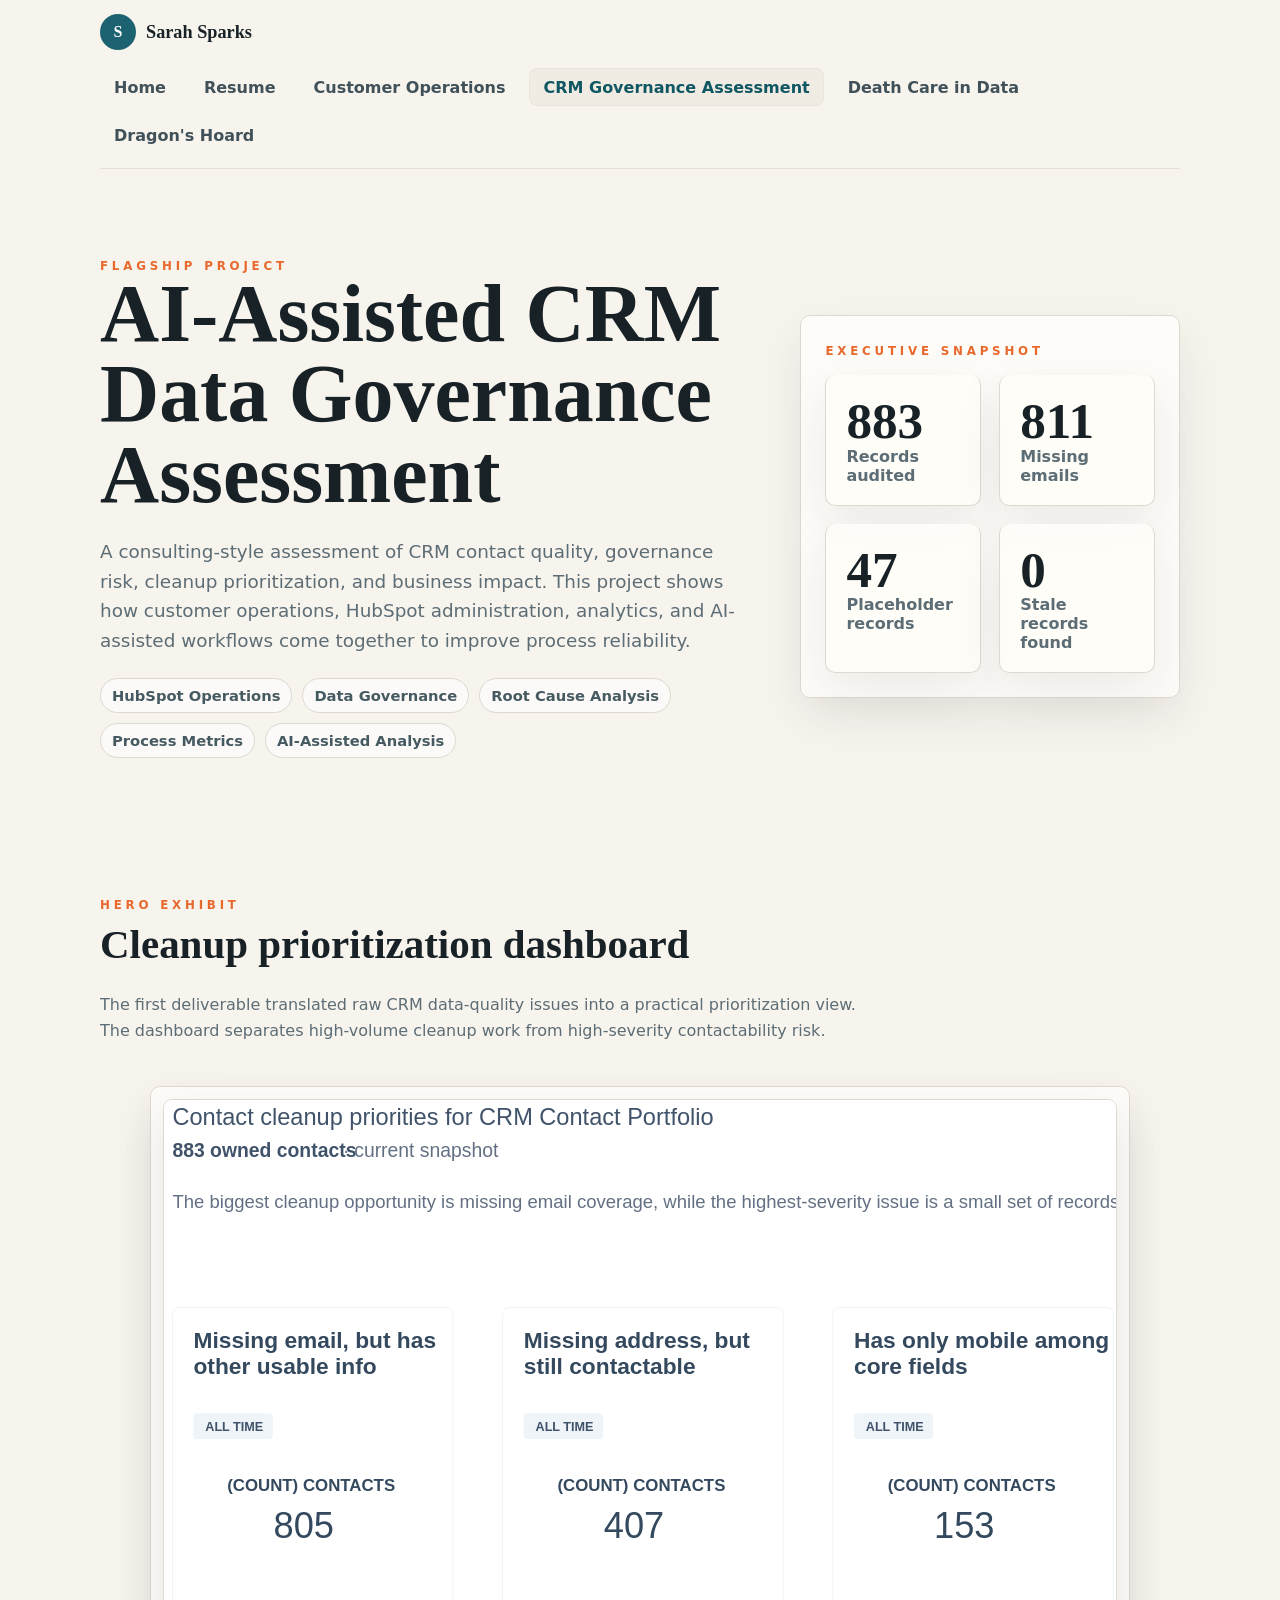
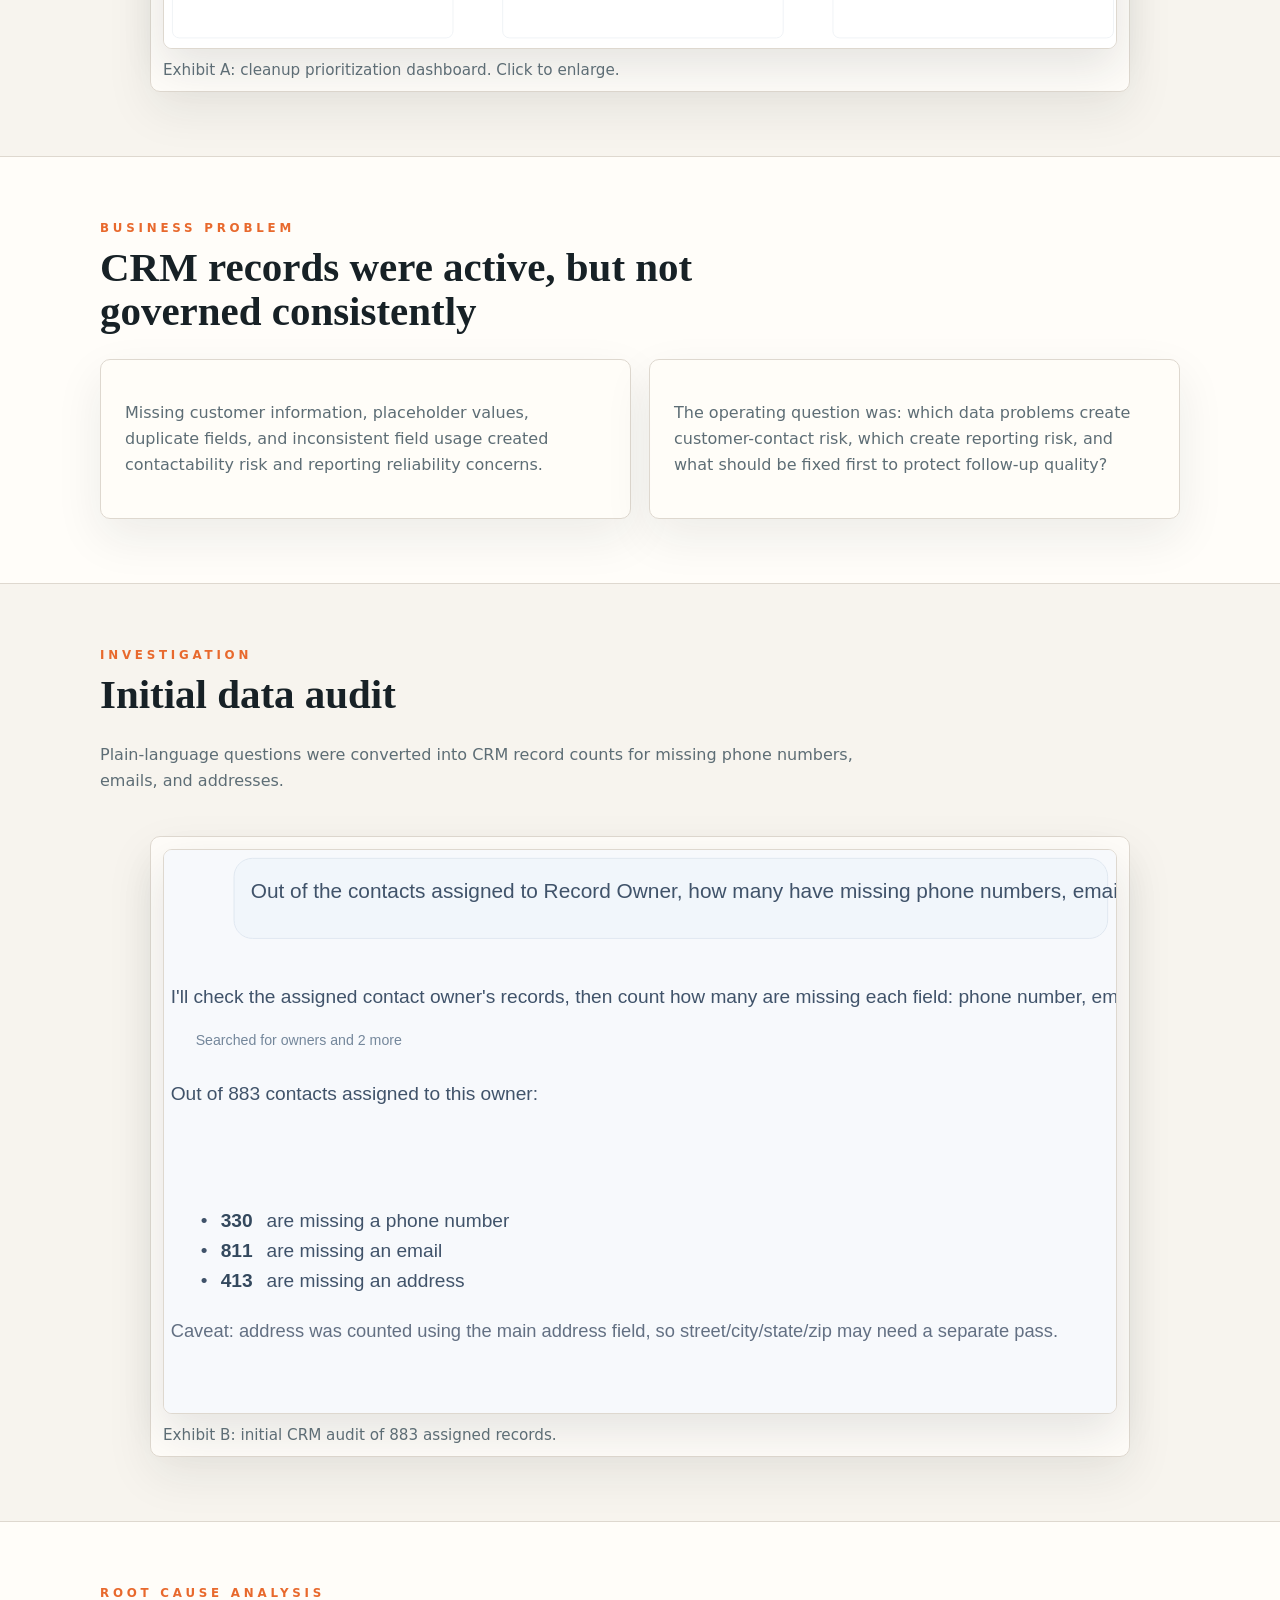
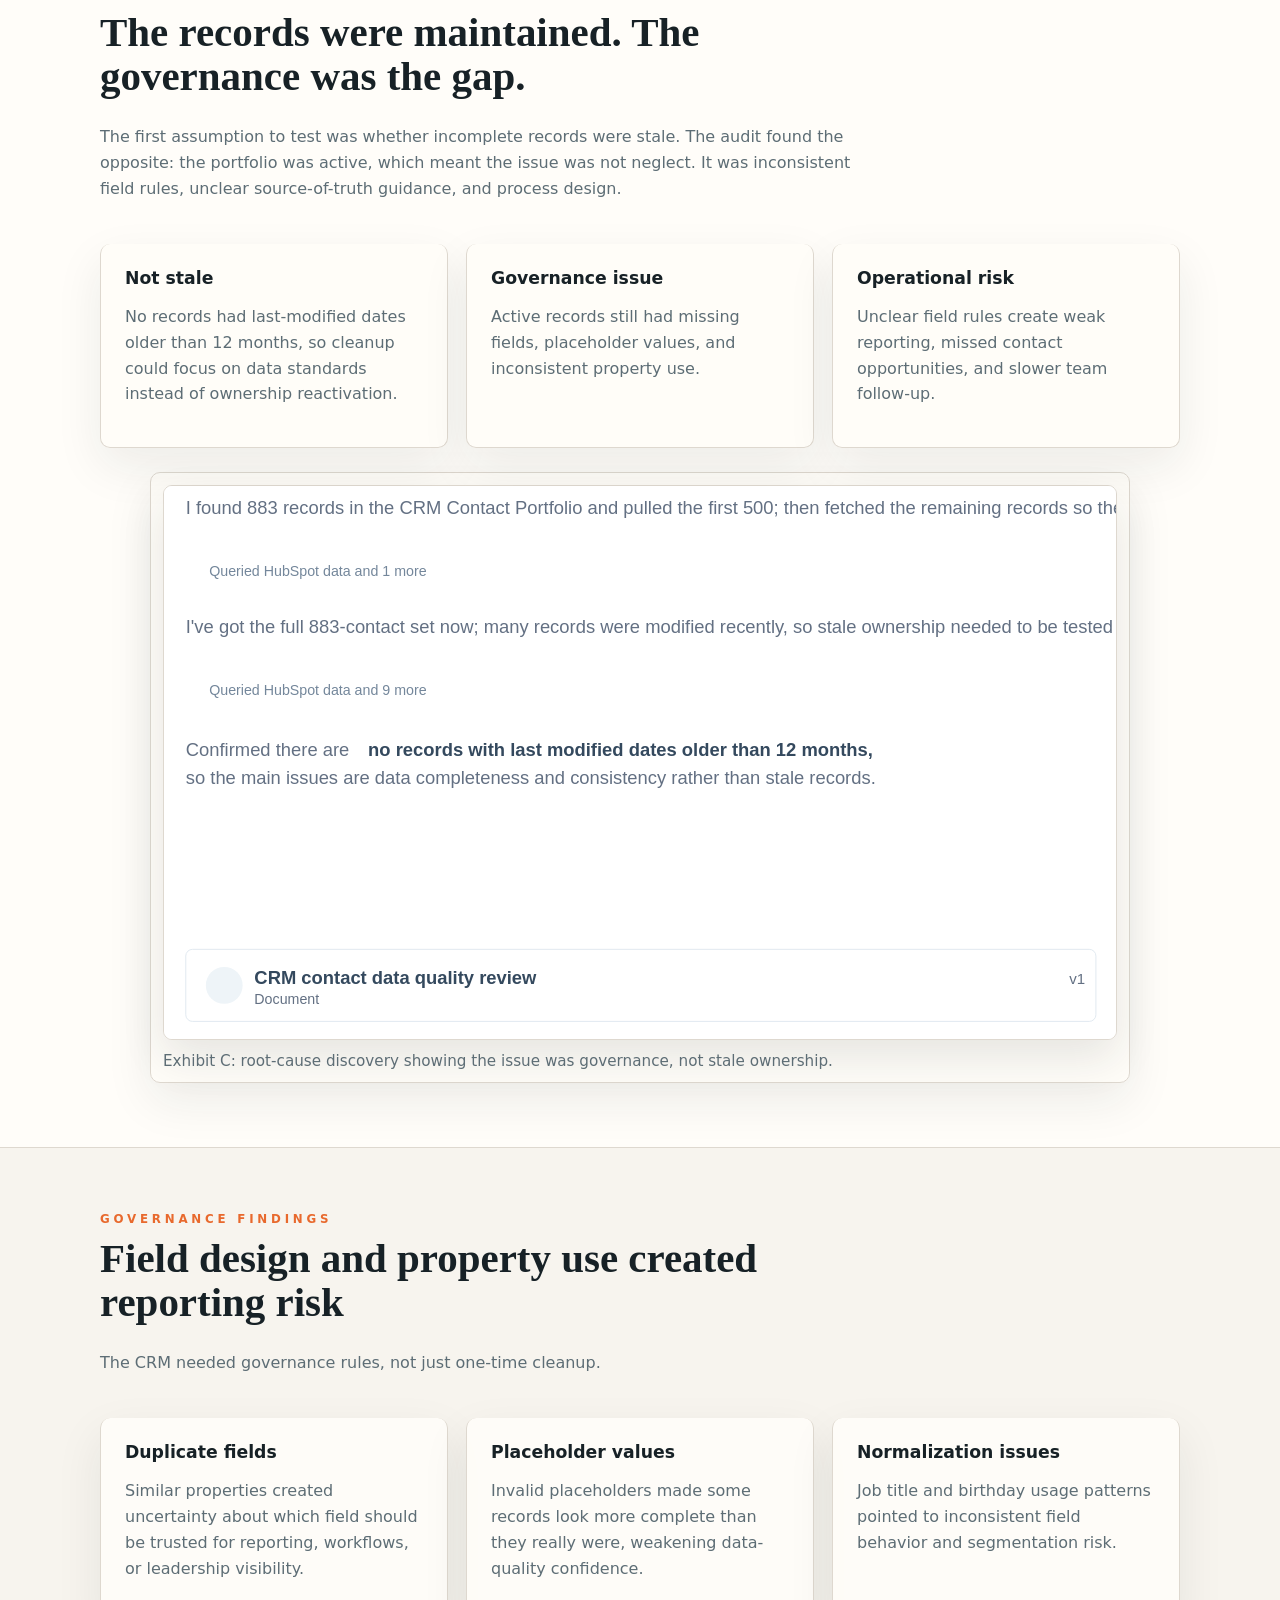
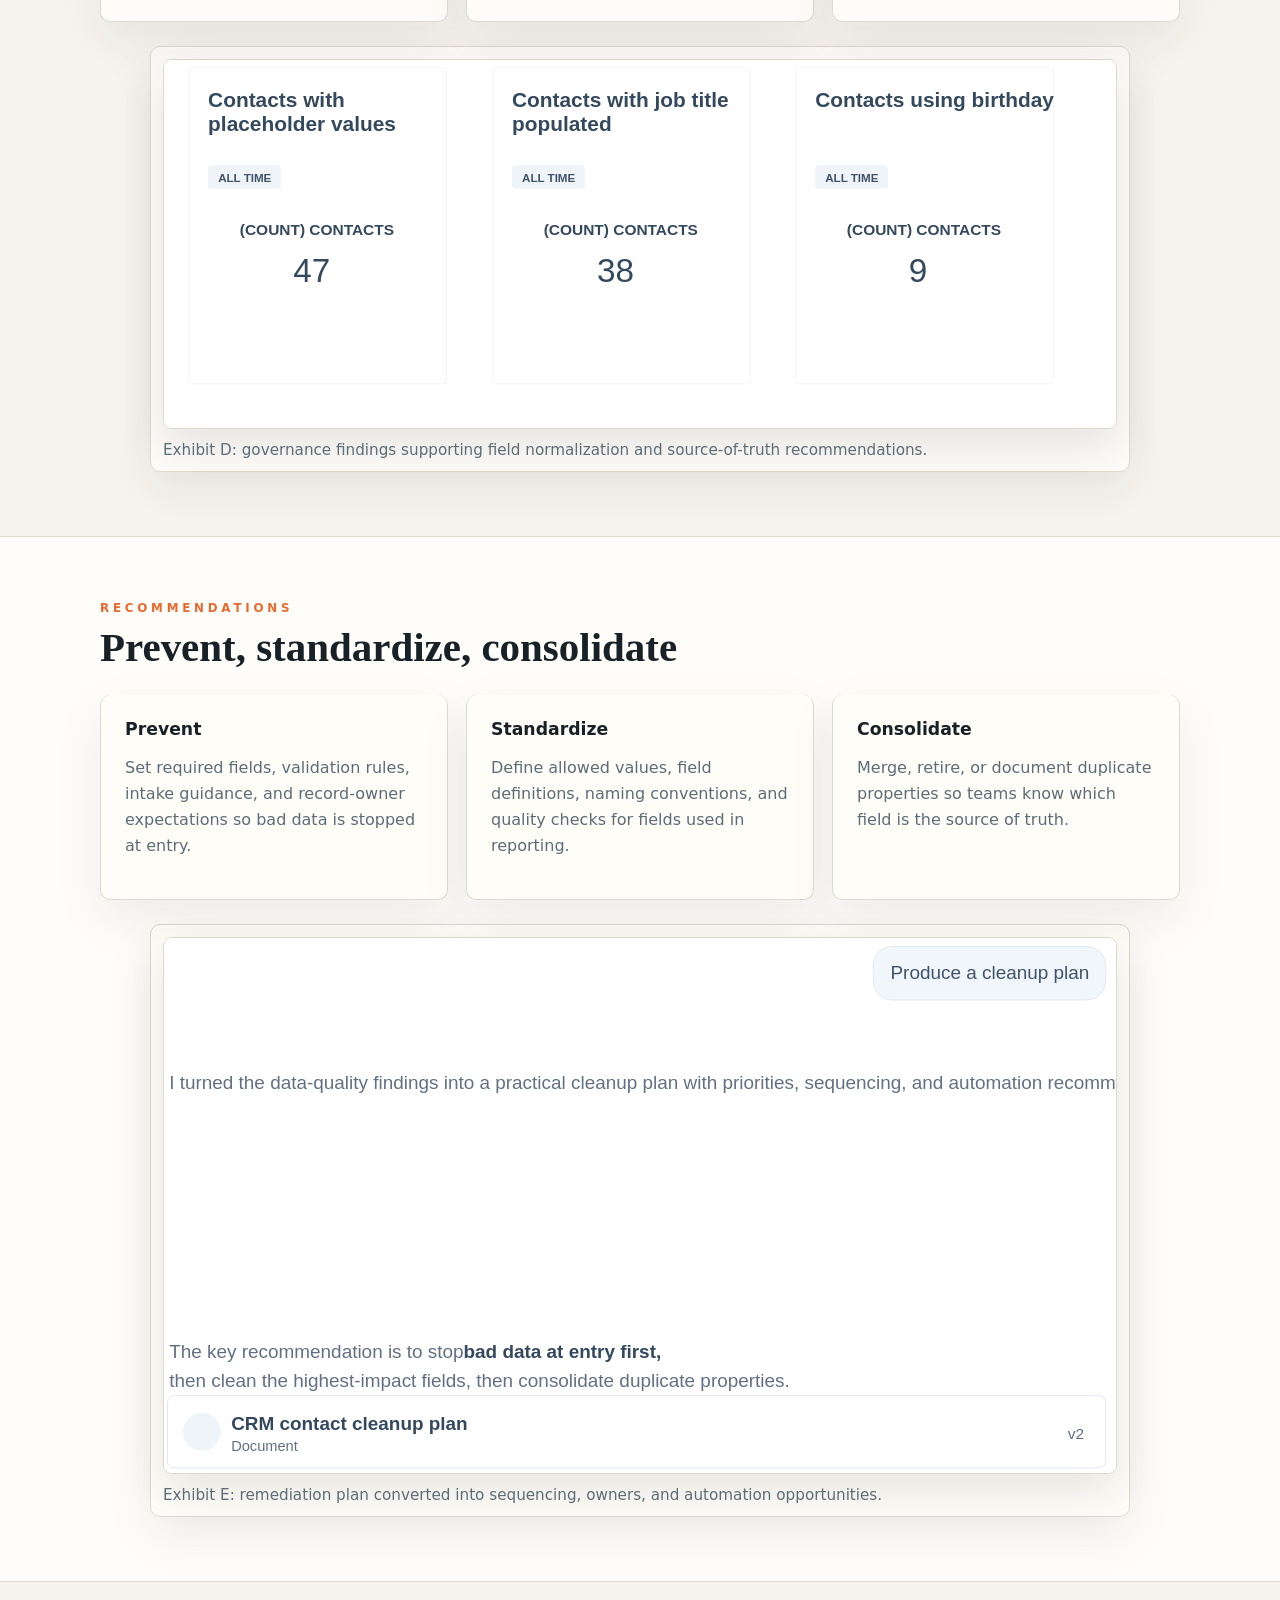
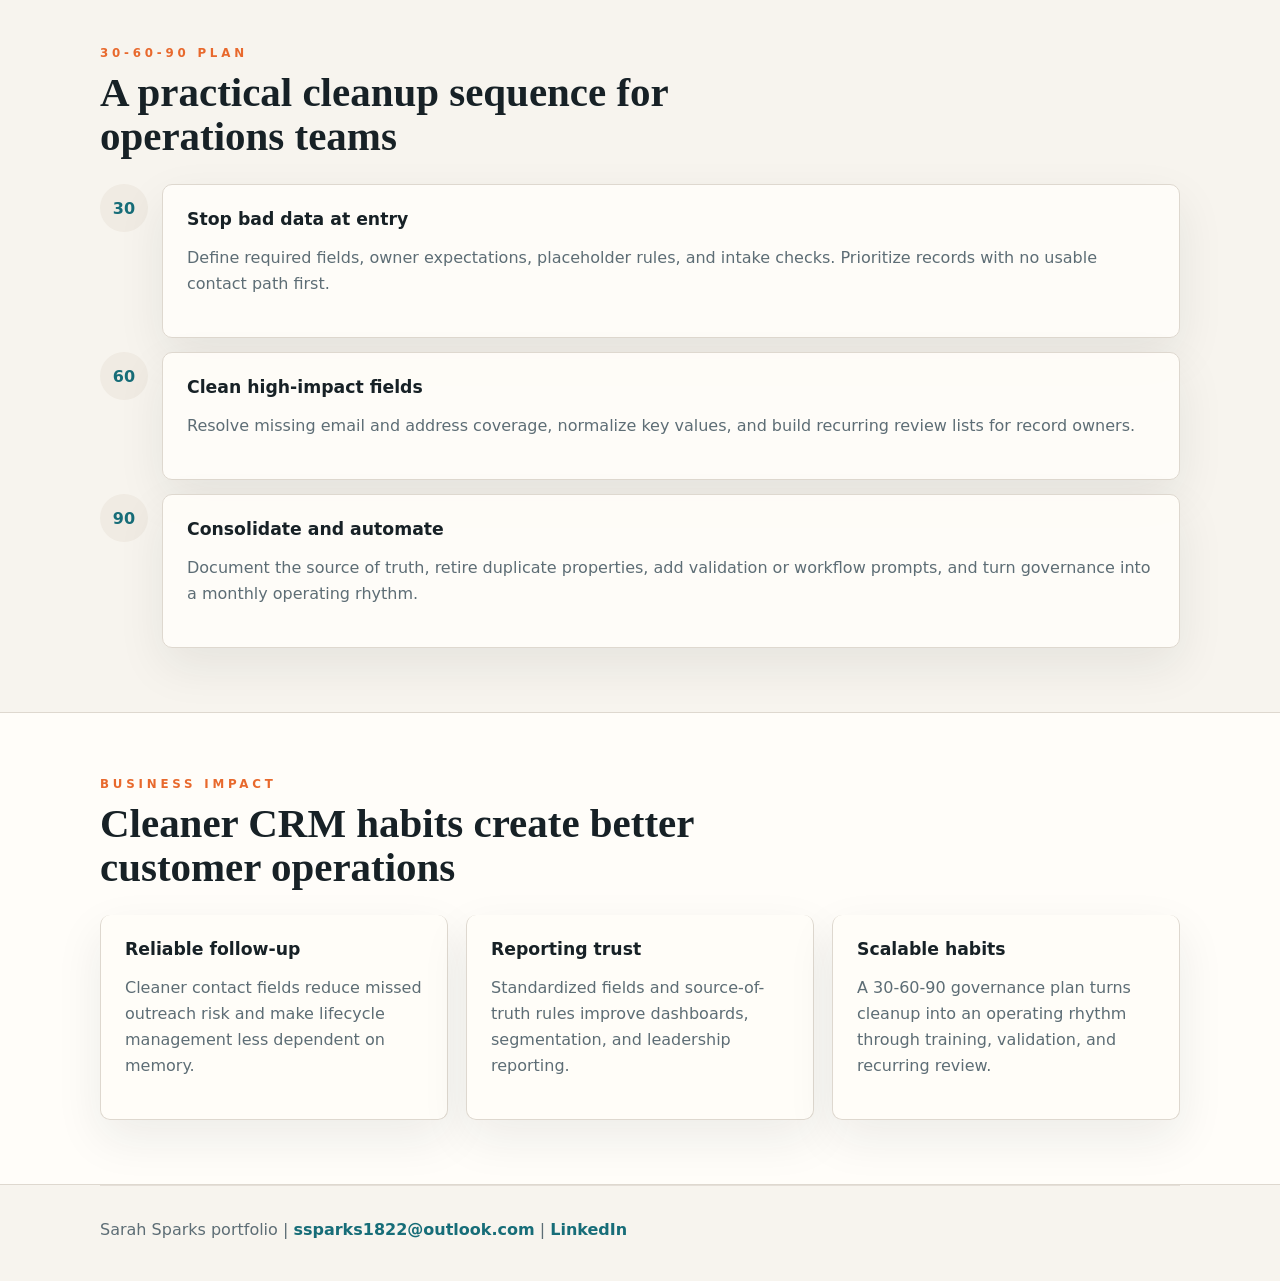
==== commit 1f925061: "Keep Dragon's Hoard in CRM navigation" ====
--- a/crm-governance-assessment.html
+++ b/crm-governance-assessment.html
@@ -1,2 +1,2 @@
 <!doctype html>
-<html lang="en"><head><meta charset="utf-8"/><meta name="viewport" content="width=device-width, initial-scale=1"/><title>CRM Governance Assessment | Sarah Sparks</title><link rel="stylesheet" href="style.css"/></head><body><header><div class="brand"><strong>Sarah Sparks</strong><span>Customer Operations | CRM Administration | Process Improvement</span></div><nav aria-label="Portfolio navigation"><a class="button" href="index.html">Home</a><a class="button" href="resume.html">Resume</a><a class="button" href="customer-success-portfolio.html">Customer Operations</a><a class="button active" href="crm-governance-assessment.html">CRM Governance Assessment</a><a class="button" href="death-care-data.html">Death Care in Data</a></nav></header><main><section class="wrap hero"><div><span class="eyebrow">Flagship Project</span><h1>AI-Assisted CRM Data Governance Assessment</h1><p class="lede">A consulting-style assessment of CRM contact quality, governance risk, cleanup prioritization, and business impact. This project shows how customer operations, HubSpot administration, analytics, and AI-assisted workflows come together to improve process reliability.</p><div class="chips" style="margin-top:22px"><span class="chip">HubSpot Operations</span><span class="chip">Data Governance</span><span class="chip">Root Cause Analysis</span><span class="chip">Process Metrics</span><span class="chip">AI-Assisted Analysis</span></div></div><aside class="panel"><span class="eyebrow">Executive Snapshot</span><div class="metrics" style="grid-template-columns:1fr 1fr; margin-top:16px"><div class="metric"><strong>883</strong><span>Records audited</span></div><div class="metric"><strong>811</strong><span>Missing emails</span></div><div class="metric"><strong>47</strong><span>Placeholder records</span></div><div class="metric"><strong>0</strong><span>Stale records found</span></div></div></aside></section><section class="wrap section"><div class="section-head"><span class="eyebrow">Hero Exhibit</span><h2>Cleanup prioritization dashboard</h2><p>The first deliverable translated raw CRM data-quality issues into a practical prioritization view. The dashboard separates high-volume cleanup work from high-severity contactability risk.</p></div><figure class="evidence"><a href="#exhibit-cleanup"><img src="assets/crm_cleanup_priorities_redacted.svg" alt="Redacted cleanup prioritization dashboard showing missing email, address, and mobile-only record counts"/></a><figcaption class="caption">Exhibit A: cleanup prioritization dashboard. Click to enlarge.</figcaption></figure></section><div class="band"><section class="wrap section"><div class="section-head"><span class="eyebrow">Business Problem</span><h2>CRM records were active, but not governed consistently</h2></div><div class="grid-2"><div class="panel"><p>Missing customer information, placeholder values, duplicate fields, and inconsistent field usage created contactability risk and reporting reliability concerns.</p></div><div class="panel"><p>The operating question was: which data problems create customer-contact risk, which create reporting risk, and what should be fixed first to protect follow-up quality?</p></div></div></section></div><section class="wrap section"><div class="section-head"><span class="eyebrow">Investigation</span><h2>Initial data audit</h2><p>Plain-language questions were converted into CRM record counts for missing phone numbers, emails, and addresses.</p></div><figure class="evidence"><a href="#exhibit-audit"><img src="assets/crm_initial_audit_redacted.svg" alt="Redacted initial CRM contact data audit showing missing phone, email, and address counts"/></a><figcaption class="caption">Exhibit B: initial CRM audit of 883 assigned records.</figcaption></figure></section><div class="band"><section class="wrap section"><div class="section-head"><span class="eyebrow">Root Cause Analysis</span><h2>The records were maintained. The governance was the gap.</h2><p>The first assumption to test was whether incomplete records were stale. The audit found the opposite: the portfolio was active, which meant the issue was not neglect. It was inconsistent field rules, unclear source-of-truth guidance, and process design.</p></div><div class="grid-3"><article class="card"><h3>Not stale</h3><p>No records had last-modified dates older than 12 months, so cleanup could focus on data standards instead of ownership reactivation.</p></article><article class="card" data-accent="teal"><h3>Governance issue</h3><p>Active records still had missing fields, placeholder values, and inconsistent property use.</p></article><article class="card" data-accent="green"><h3>Operational risk</h3><p>Unclear field rules create weak reporting, missed contact opportunities, and slower team follow-up.</p></article></div><figure class="evidence"><a href="#exhibit-root"><img src="assets/crm_root_cause_redacted.svg" alt="Redacted root cause discovery showing the records were active rather than stale"/></a><figcaption class="caption">Exhibit C: root-cause discovery showing the issue was governance, not stale ownership.</figcaption></figure></section></div><section class="wrap section"><div class="section-head"><span class="eyebrow">Governance Findings</span><h2>Field design and property use created reporting risk</h2><p>The CRM needed governance rules, not just one-time cleanup.</p></div><div class="grid-3"><article class="card"><h3>Duplicate fields</h3><p>Similar properties created uncertainty about which field should be trusted for reporting, workflows, or leadership visibility.</p></article><article class="card" data-accent="teal"><h3>Placeholder values</h3><p>Invalid placeholders made some records look more complete than they really were, weakening data-quality confidence.</p></article><article class="card" data-accent="amber"><h3>Normalization issues</h3><p>Job title and birthday usage patterns pointed to inconsistent field behavior and segmentation risk.</p></article></div><figure class="evidence"><a href="#exhibit-governance"><img src="assets/crm_governance_findings_redacted.svg" alt="CRM governance findings showing placeholder values, job title population, and birthday field usage counts"/></a><figcaption class="caption">Exhibit D: governance findings supporting field normalization and source-of-truth recommendations.</figcaption></figure></section><div class="band"><section class="wrap section"><div class="section-head"><span class="eyebrow">Recommendations</span><h2>Prevent, standardize, consolidate</h2></div><div class="grid-3"><article class="card"><h3>Prevent</h3><p>Set required fields, validation rules, intake guidance, and record-owner expectations so bad data is stopped at entry.</p></article><article class="card" data-accent="teal"><h3>Standardize</h3><p>Define allowed values, field definitions, naming conventions, and quality checks for fields used in reporting.</p></article><article class="card" data-accent="green"><h3>Consolidate</h3><p>Merge, retire, or document duplicate properties so teams know which field is the source of truth.</p></article></div><figure class="evidence"><a href="#exhibit-plan"><img src="assets/crm_remediation_plan_redacted.svg" alt="Redacted CRM contact cleanup plan showing prevention, sequencing, and automation recommendations"/></a><figcaption class="caption">Exhibit E: remediation plan converted into sequencing, owners, and automation opportunities.</figcaption></figure></section></div><section class="wrap section"><div class="section-head"><span class="eyebrow">30-60-90 Plan</span><h2>A practical cleanup sequence for operations teams</h2></div><div class="timeline"><div class="step"><div class="num">30</div><div class="panel"><h3>Stop bad data at entry</h3><p>Define required fields, owner expectations, placeholder rules, and intake checks. Prioritize records with no usable contact path first.</p></div></div><div class="step"><div class="num">60</div><div class="panel"><h3>Clean high-impact fields</h3><p>Resolve missing email and address coverage, normalize key values, and build recurring review lists for record owners.</p></div></div><div class="step"><div class="num">90</div><div class="panel"><h3>Consolidate and automate</h3><p>Document the source of truth, retire duplicate properties, add validation or workflow prompts, and turn governance into a monthly operating rhythm.</p></div></div></div></section><div class="band"><section class="wrap section"><div class="section-head"><span class="eyebrow">Business Impact</span><h2>Cleaner CRM habits create better customer operations</h2></div><div class="grid-3"><article class="card"><h3>Reliable follow-up</h3><p>Cleaner contact fields reduce missed outreach risk and make lifecycle management less dependent on memory.</p></article><article class="card" data-accent="teal"><h3>Reporting trust</h3><p>Standardized fields and source-of-truth rules improve dashboards, segmentation, and leadership reporting.</p></article><article class="card" data-accent="green"><h3>Scalable habits</h3><p>A 30-60-90 governance plan turns cleanup into an operating rhythm through training, validation, and recurring review.</p></article></div></section></div></main><div id="exhibit-cleanup" class="modal"><a class="close" href="#">×</a><figure><img src="assets/crm_cleanup_priorities_redacted.svg" alt="Cleanup prioritization dashboard enlarged"/></figure></div><div id="exhibit-audit" class="modal"><a class="close" href="#">×</a><figure><img src="assets/crm_initial_audit_redacted.svg" alt="Initial audit enlarged"/></figure></div><div id="exhibit-root" class="modal"><a class="close" href="#">×</a><figure><img src="assets/crm_root_cause_redacted.svg" alt="Root cause discovery enlarged"/></figure></div><div id="exhibit-governance" class="modal"><a class="close" href="#">×</a><figure><img src="assets/crm_governance_findings_redacted.svg" alt="Governance findings enlarged"/></figure></div><div id="exhibit-plan" class="modal"><a class="close" href="#">×</a><figure><img src="assets/crm_remediation_plan_redacted.svg" alt="Remediation plan enlarged"/></figure></div><footer>Sarah Sparks portfolio | <a href="mailto:ssparks1822@outlook.com">ssparks1822@outlook.com</a> | <a href="https://www.linkedin.com/in/ssparks1822/" target="_blank" rel="noreferrer">LinkedIn</a></footer></body></html>
+<html lang="en"><head><meta charset="utf-8"/><meta name="viewport" content="width=device-width, initial-scale=1"/><title>CRM Governance Assessment | Sarah Sparks</title><link rel="stylesheet" href="style.css"/></head><body><header><div class="brand"><strong>Sarah Sparks</strong><span>Customer Operations | CRM Administration | Process Improvement</span></div><nav aria-label="Portfolio navigation"><a class="button" href="index.html">Home</a><a class="button" href="resume.html">Resume</a><a class="button" href="customer-success-portfolio.html">Customer Operations</a><a class="button active" href="crm-governance-assessment.html">CRM Governance Assessment</a><a class="button" href="death-care-data.html">Death Care in Data</a><a class="button" href="dragon-hoard-tracker.html">Dragon's Hoard</a></nav></header><main><section class="wrap hero"><div><span class="eyebrow">Flagship Project</span><h1>AI-Assisted CRM Data Governance Assessment</h1><p class="lede">A consulting-style assessment of CRM contact quality, governance risk, cleanup prioritization, and business impact. This project shows how customer operations, HubSpot administration, analytics, and AI-assisted workflows come together to improve process reliability.</p><div class="chips" style="margin-top:22px"><span class="chip">HubSpot Operations</span><span class="chip">Data Governance</span><span class="chip">Root Cause Analysis</span><span class="chip">Process Metrics</span><span class="chip">AI-Assisted Analysis</span></div></div><aside class="panel"><span class="eyebrow">Executive Snapshot</span><div class="metrics" style="grid-template-columns:1fr 1fr; margin-top:16px"><div class="metric"><strong>883</strong><span>Records audited</span></div><div class="metric"><strong>811</strong><span>Missing emails</span></div><div class="metric"><strong>47</strong><span>Placeholder records</span></div><div class="metric"><strong>0</strong><span>Stale records found</span></div></div></aside></section><section class="wrap section"><div class="section-head"><span class="eyebrow">Hero Exhibit</span><h2>Cleanup prioritization dashboard</h2><p>The first deliverable translated raw CRM data-quality issues into a practical prioritization view. The dashboard separates high-volume cleanup work from high-severity contactability risk.</p></div><figure class="evidence"><a href="#exhibit-cleanup"><img src="assets/crm_cleanup_priorities_redacted.svg" alt="Redacted cleanup prioritization dashboard showing missing email, address, and mobile-only record counts"/></a><figcaption class="caption">Exhibit A: cleanup prioritization dashboard. Click to enlarge.</figcaption></figure></section><div class="band"><section class="wrap section"><div class="section-head"><span class="eyebrow">Business Problem</span><h2>CRM records were active, but not governed consistently</h2></div><div class="grid-2"><div class="panel"><p>Missing customer information, placeholder values, duplicate fields, and inconsistent field usage created contactability risk and reporting reliability concerns.</p></div><div class="panel"><p>The operating question was: which data problems create customer-contact risk, which create reporting risk, and what should be fixed first to protect follow-up quality?</p></div></div></section></div><section class="wrap section"><div class="section-head"><span class="eyebrow">Investigation</span><h2>Initial data audit</h2><p>Plain-language questions were converted into CRM record counts for missing phone numbers, emails, and addresses.</p></div><figure class="evidence"><a href="#exhibit-audit"><img src="assets/crm_initial_audit_redacted.svg" alt="Redacted initial CRM contact data audit showing missing phone, email, and address counts"/></a><figcaption class="caption">Exhibit B: initial CRM audit of 883 assigned records.</figcaption></figure></section><div class="band"><section class="wrap section"><div class="section-head"><span class="eyebrow">Root Cause Analysis</span><h2>The records were maintained. The governance was the gap.</h2><p>The first assumption to test was whether incomplete records were stale. The audit found the opposite: the portfolio was active, which meant the issue was not neglect. It was inconsistent field rules, unclear source-of-truth guidance, and process design.</p></div><div class="grid-3"><article class="card"><h3>Not stale</h3><p>No records had last-modified dates older than 12 months, so cleanup could focus on data standards instead of ownership reactivation.</p></article><article class="card" data-accent="teal"><h3>Governance issue</h3><p>Active records still had missing fields, placeholder values, and inconsistent property use.</p></article><article class="card" data-accent="green"><h3>Operational risk</h3><p>Unclear field rules create weak reporting, missed contact opportunities, and slower team follow-up.</p></article></div><figure class="evidence"><a href="#exhibit-root"><img src="assets/crm_root_cause_redacted.svg" alt="Redacted root cause discovery showing the records were active rather than stale"/></a><figcaption class="caption">Exhibit C: root-cause discovery showing the issue was governance, not stale ownership.</figcaption></figure></section></div><section class="wrap section"><div class="section-head"><span class="eyebrow">Governance Findings</span><h2>Field design and property use created reporting risk</h2><p>The CRM needed governance rules, not just one-time cleanup.</p></div><div class="grid-3"><article class="card"><h3>Duplicate fields</h3><p>Similar properties created uncertainty about which field should be trusted for reporting, workflows, or leadership visibility.</p></article><article class="card" data-accent="teal"><h3>Placeholder values</h3><p>Invalid placeholders made some records look more complete than they really were, weakening data-quality confidence.</p></article><article class="card" data-accent="amber"><h3>Normalization issues</h3><p>Job title and birthday usage patterns pointed to inconsistent field behavior and segmentation risk.</p></article></div><figure class="evidence"><a href="#exhibit-governance"><img src="assets/crm_governance_findings_redacted.svg" alt="CRM governance findings showing placeholder values, job title population, and birthday field usage counts"/></a><figcaption class="caption">Exhibit D: governance findings supporting field normalization and source-of-truth recommendations.</figcaption></figure></section><div class="band"><section class="wrap section"><div class="section-head"><span class="eyebrow">Recommendations</span><h2>Prevent, standardize, consolidate</h2></div><div class="grid-3"><article class="card"><h3>Prevent</h3><p>Set required fields, validation rules, intake guidance, and record-owner expectations so bad data is stopped at entry.</p></article><article class="card" data-accent="teal"><h3>Standardize</h3><p>Define allowed values, field definitions, naming conventions, and quality checks for fields used in reporting.</p></article><article class="card" data-accent="green"><h3>Consolidate</h3><p>Merge, retire, or document duplicate properties so teams know which field is the source of truth.</p></article></div><figure class="evidence"><a href="#exhibit-plan"><img src="assets/crm_remediation_plan_redacted.svg" alt="Redacted CRM contact cleanup plan showing prevention, sequencing, and automation recommendations"/></a><figcaption class="caption">Exhibit E: remediation plan converted into sequencing, owners, and automation opportunities.</figcaption></figure></section></div><section class="wrap section"><div class="section-head"><span class="eyebrow">30-60-90 Plan</span><h2>A practical cleanup sequence for operations teams</h2></div><div class="timeline"><div class="step"><div class="num">30</div><div class="panel"><h3>Stop bad data at entry</h3><p>Define required fields, owner expectations, placeholder rules, and intake checks. Prioritize records with no usable contact path first.</p></div></div><div class="step"><div class="num">60</div><div class="panel"><h3>Clean high-impact fields</h3><p>Resolve missing email and address coverage, normalize key values, and build recurring review lists for record owners.</p></div></div><div class="step"><div class="num">90</div><div class="panel"><h3>Consolidate and automate</h3><p>Document the source of truth, retire duplicate properties, add validation or workflow prompts, and turn governance into a monthly operating rhythm.</p></div></div></div></section><div class="band"><section class="wrap section"><div class="section-head"><span class="eyebrow">Business Impact</span><h2>Cleaner CRM habits create better customer operations</h2></div><div class="grid-3"><article class="card"><h3>Reliable follow-up</h3><p>Cleaner contact fields reduce missed outreach risk and make lifecycle management less dependent on memory.</p></article><article class="card" data-accent="teal"><h3>Reporting trust</h3><p>Standardized fields and source-of-truth rules improve dashboards, segmentation, and leadership reporting.</p></article><article class="card" data-accent="green"><h3>Scalable habits</h3><p>A 30-60-90 governance plan turns cleanup into an operating rhythm through training, validation, and recurring review.</p></article></div></section></div></main><div id="exhibit-cleanup" class="modal"><a class="close" href="#">×</a><figure><img src="assets/crm_cleanup_priorities_redacted.svg" alt="Cleanup prioritization dashboard enlarged"/></figure></div><div id="exhibit-audit" class="modal"><a class="close" href="#">×</a><figure><img src="assets/crm_initial_audit_redacted.svg" alt="Initial audit enlarged"/></figure></div><div id="exhibit-root" class="modal"><a class="close" href="#">×</a><figure><img src="assets/crm_root_cause_redacted.svg" alt="Root cause discovery enlarged"/></figure></div><div id="exhibit-governance" class="modal"><a class="close" href="#">×</a><figure><img src="assets/crm_governance_findings_redacted.svg" alt="Governance findings enlarged"/></figure></div><div id="exhibit-plan" class="modal"><a class="close" href="#">×</a><figure><img src="assets/crm_remediation_plan_redacted.svg" alt="Remediation plan enlarged"/></figure></div><footer>Sarah Sparks portfolio | <a href="mailto:ssparks1822@outlook.com">ssparks1822@outlook.com</a> | <a href="https://www.linkedin.com/in/ssparks1822/" target="_blank" rel="noreferrer">LinkedIn</a></footer></body></html>
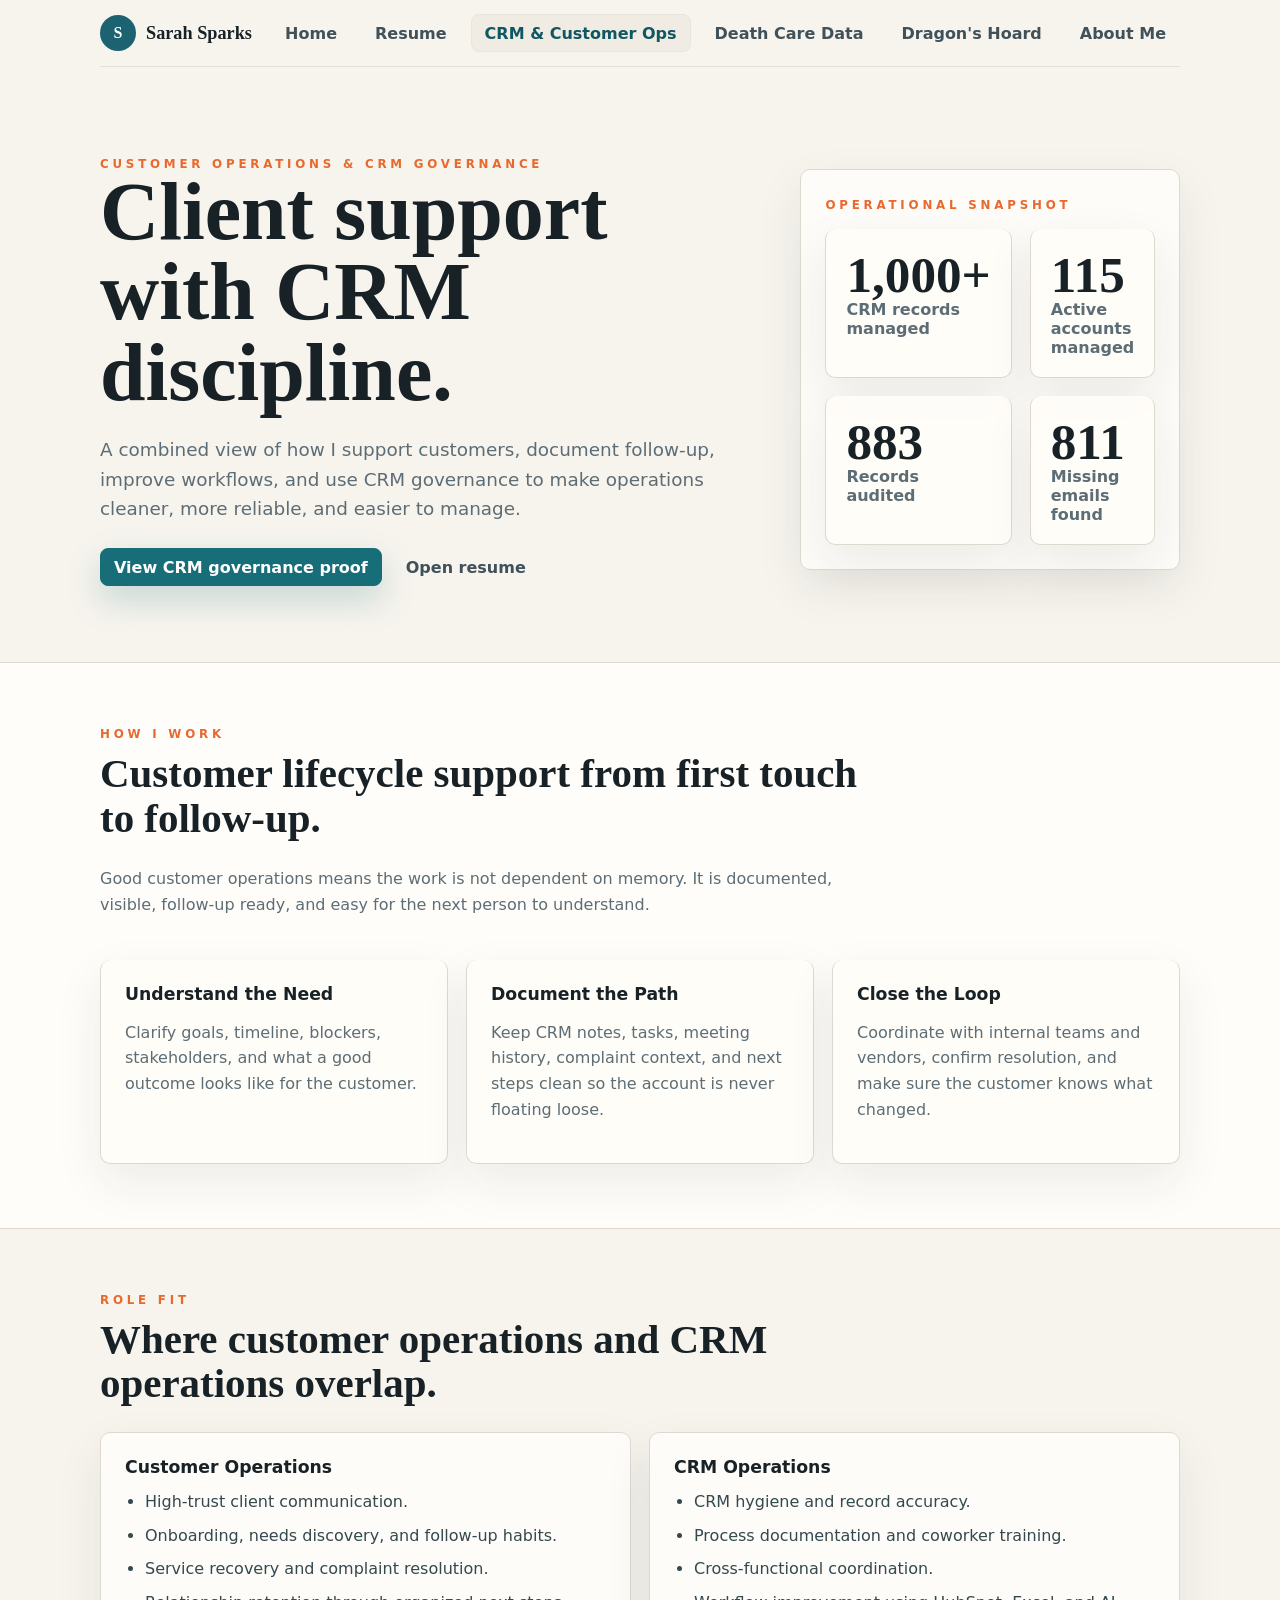
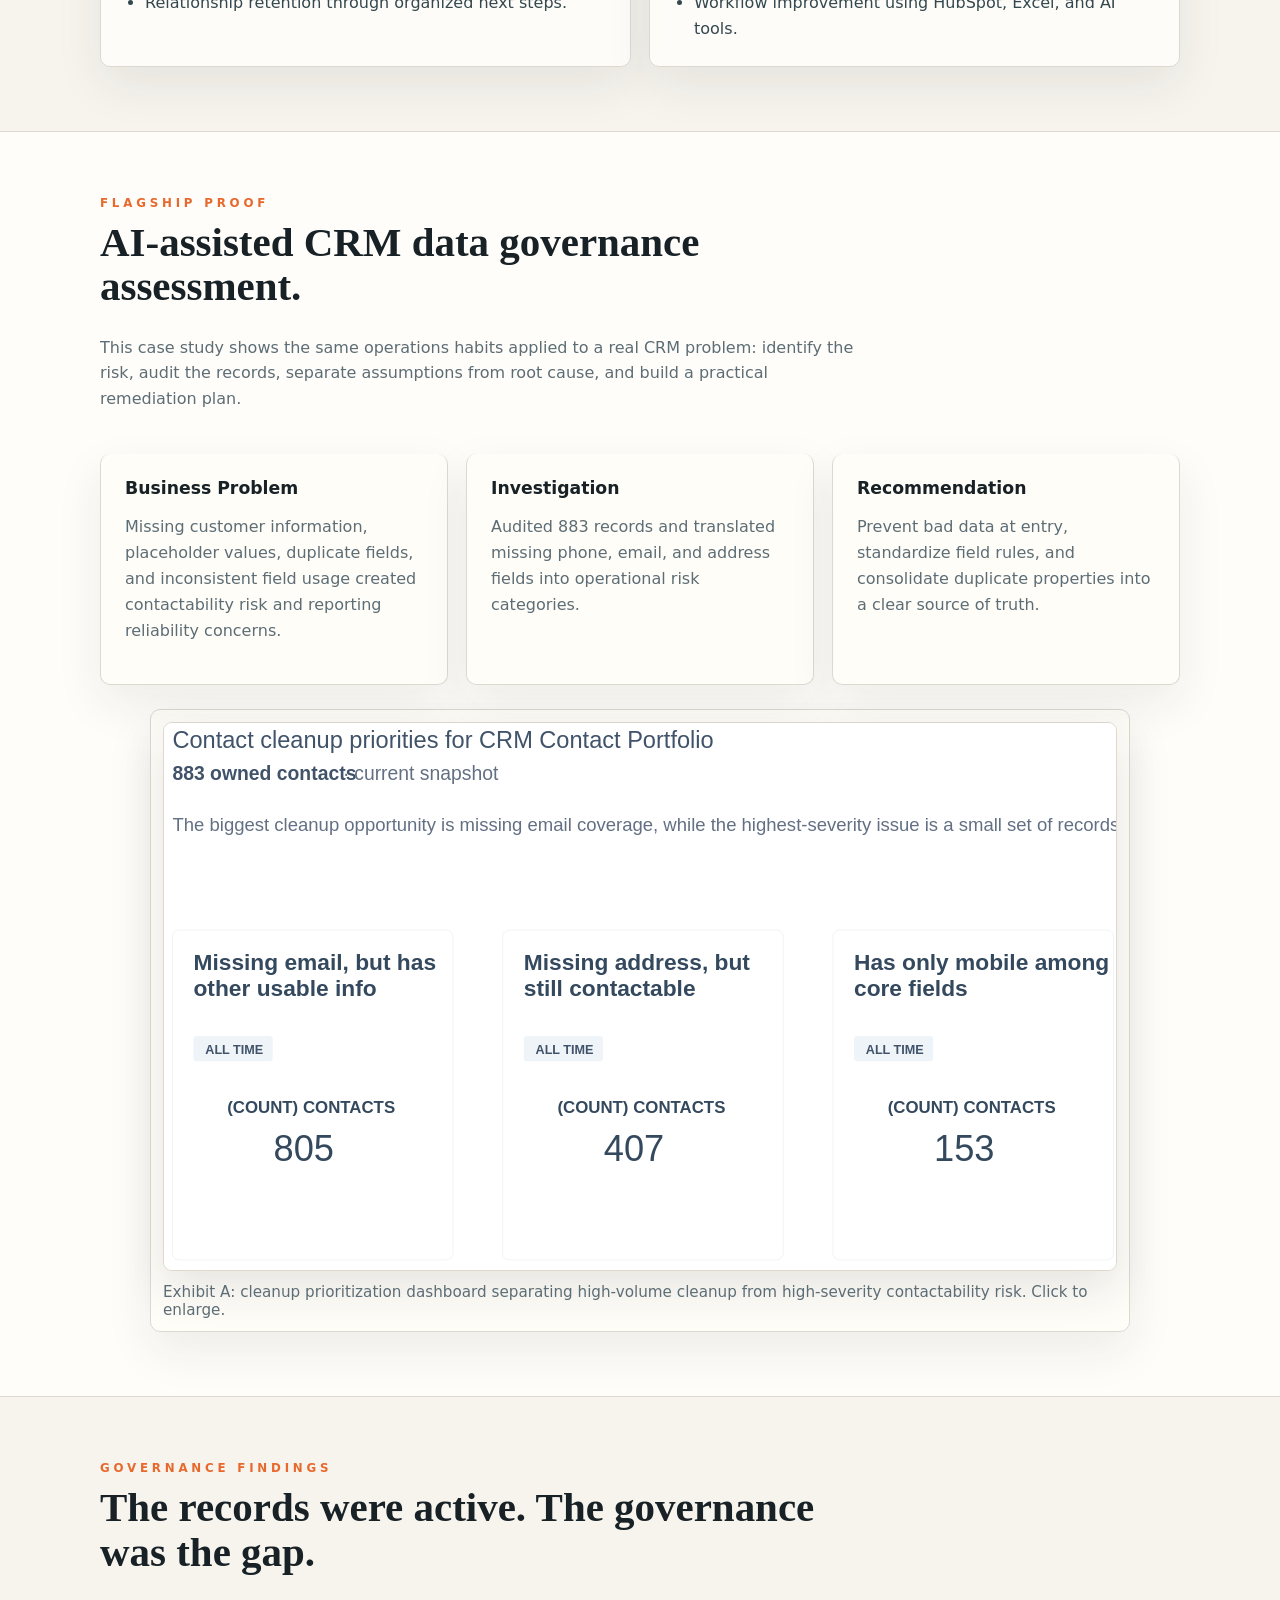
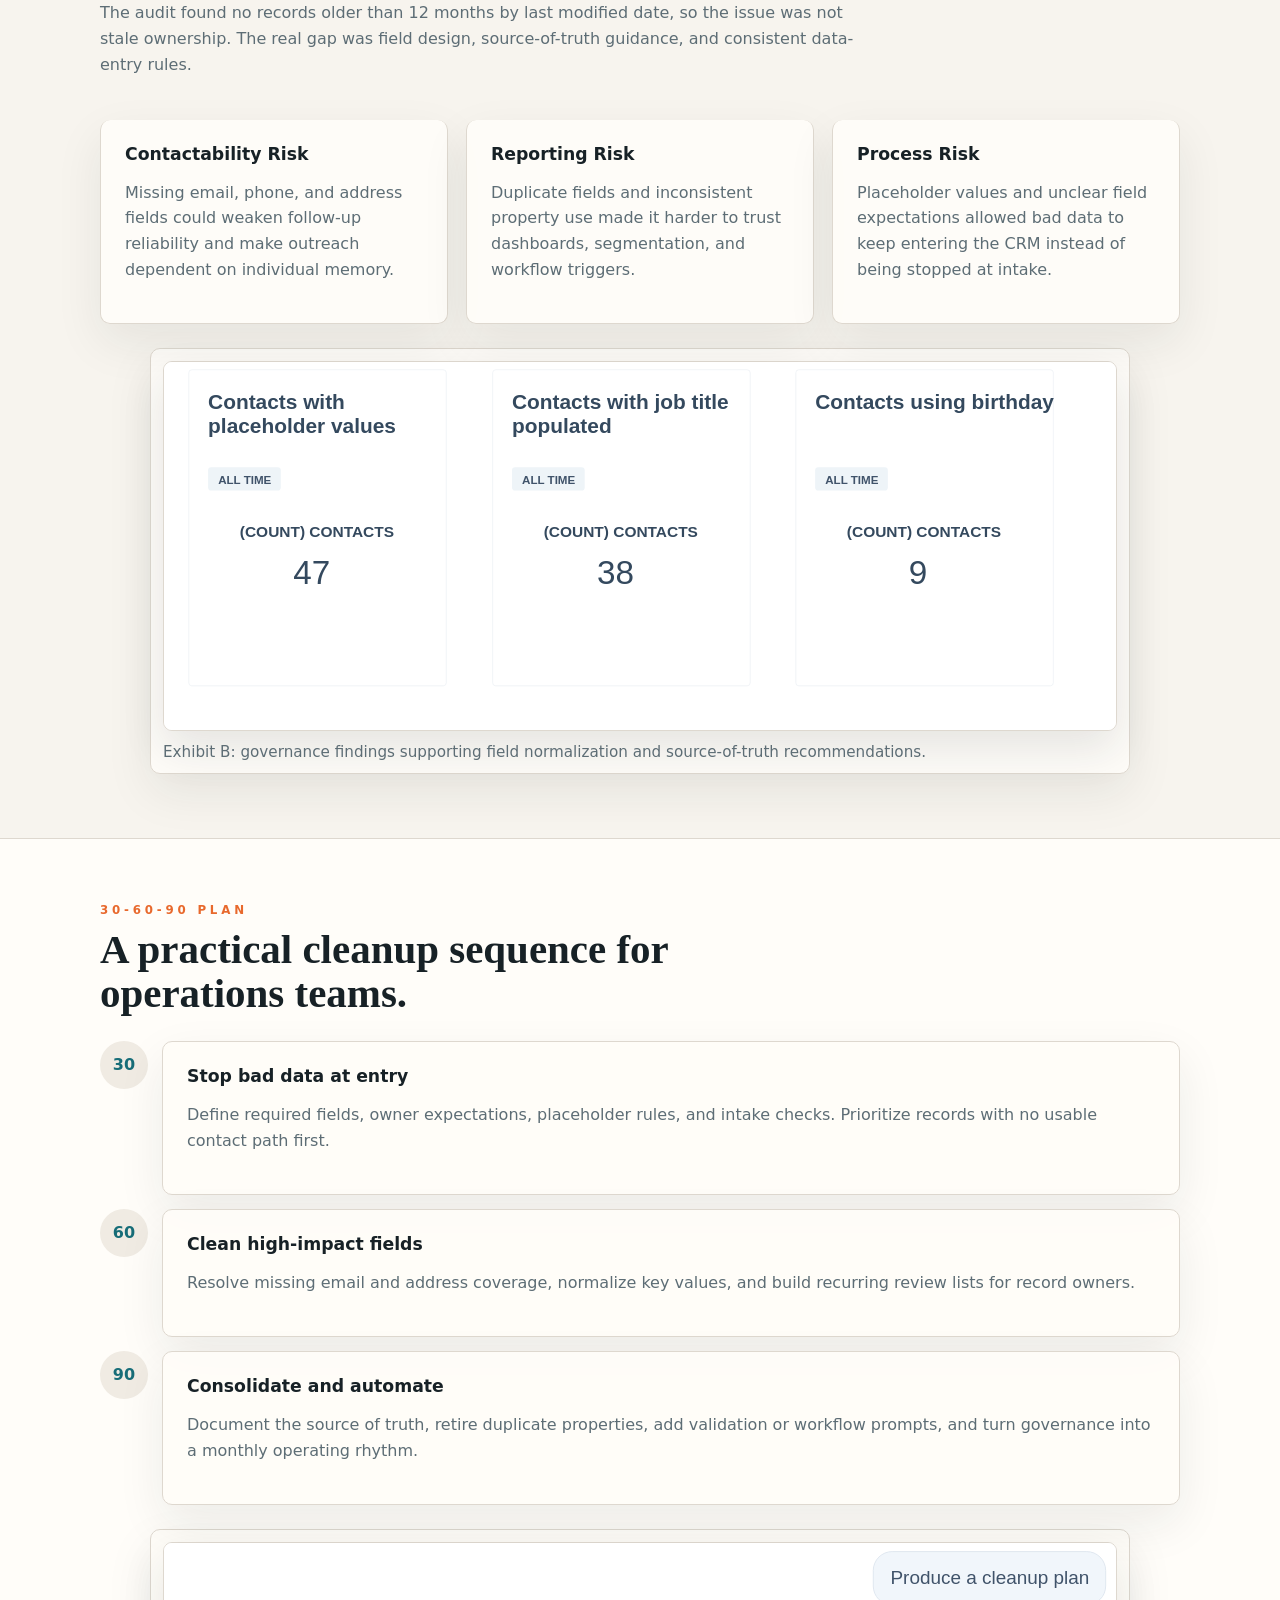
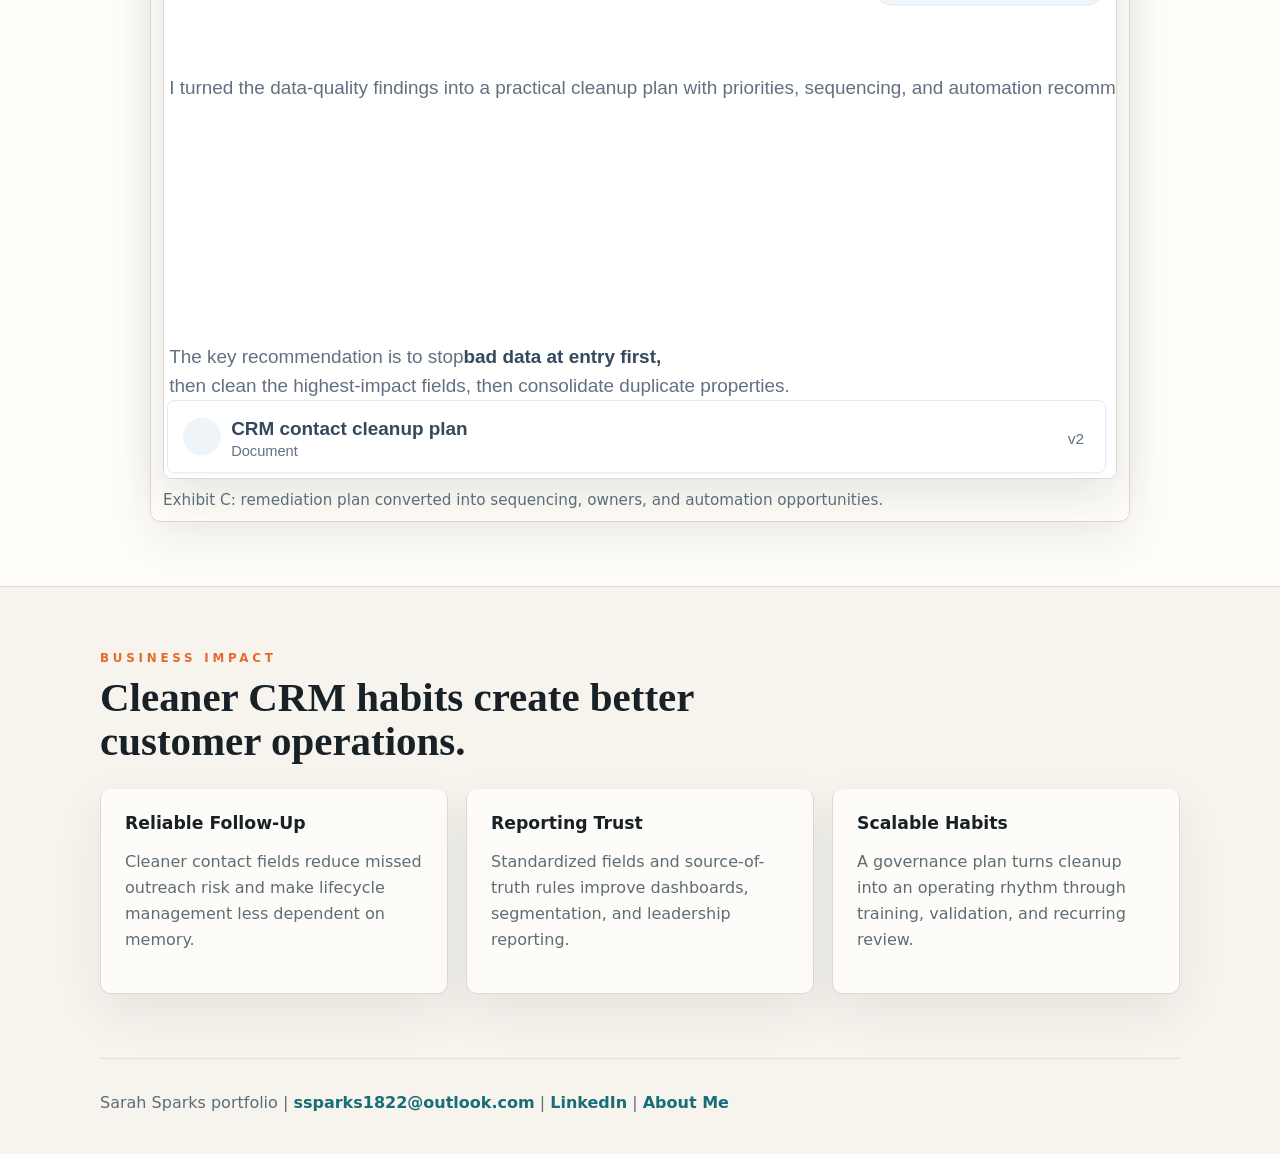
==== commit 2a703b47: "Redirect CRM governance page to combined page" ====
--- a/crm-governance-assessment.html
+++ b/crm-governance-assessment.html
@@ -1,2 +1,2 @@
 <!doctype html>
-<html lang="en"><head><meta charset="utf-8"/><meta name="viewport" content="width=device-width, initial-scale=1"/><title>CRM Governance Assessment | Sarah Sparks</title><link rel="stylesheet" href="style.css"/></head><body><header><div class="brand"><strong>Sarah Sparks</strong><span>Customer Operations | CRM Administration | Process Improvement</span></div><nav aria-label="Portfolio navigation"><a class="button" href="index.html">Home</a><a class="button" href="resume.html">Resume</a><a class="button" href="customer-success-portfolio.html">Customer Operations</a><a class="button active" href="crm-governance-assessment.html">CRM Governance Assessment</a><a class="button" href="death-care-data.html">Death Care in Data</a><a class="button" href="dragon-hoard-tracker.html">Dragon's Hoard</a></nav></header><main><section class="wrap hero"><div><span class="eyebrow">Flagship Project</span><h1>AI-Assisted CRM Data Governance Assessment</h1><p class="lede">A consulting-style assessment of CRM contact quality, governance risk, cleanup prioritization, and business impact. This project shows how customer operations, HubSpot administration, analytics, and AI-assisted workflows come together to improve process reliability.</p><div class="chips" style="margin-top:22px"><span class="chip">HubSpot Operations</span><span class="chip">Data Governance</span><span class="chip">Root Cause Analysis</span><span class="chip">Process Metrics</span><span class="chip">AI-Assisted Analysis</span></div></div><aside class="panel"><span class="eyebrow">Executive Snapshot</span><div class="metrics" style="grid-template-columns:1fr 1fr; margin-top:16px"><div class="metric"><strong>883</strong><span>Records audited</span></div><div class="metric"><strong>811</strong><span>Missing emails</span></div><div class="metric"><strong>47</strong><span>Placeholder records</span></div><div class="metric"><strong>0</strong><span>Stale records found</span></div></div></aside></section><section class="wrap section"><div class="section-head"><span class="eyebrow">Hero Exhibit</span><h2>Cleanup prioritization dashboard</h2><p>The first deliverable translated raw CRM data-quality issues into a practical prioritization view. The dashboard separates high-volume cleanup work from high-severity contactability risk.</p></div><figure class="evidence"><a href="#exhibit-cleanup"><img src="assets/crm_cleanup_priorities_redacted.svg" alt="Redacted cleanup prioritization dashboard showing missing email, address, and mobile-only record counts"/></a><figcaption class="caption">Exhibit A: cleanup prioritization dashboard. Click to enlarge.</figcaption></figure></section><div class="band"><section class="wrap section"><div class="section-head"><span class="eyebrow">Business Problem</span><h2>CRM records were active, but not governed consistently</h2></div><div class="grid-2"><div class="panel"><p>Missing customer information, placeholder values, duplicate fields, and inconsistent field usage created contactability risk and reporting reliability concerns.</p></div><div class="panel"><p>The operating question was: which data problems create customer-contact risk, which create reporting risk, and what should be fixed first to protect follow-up quality?</p></div></div></section></div><section class="wrap section"><div class="section-head"><span class="eyebrow">Investigation</span><h2>Initial data audit</h2><p>Plain-language questions were converted into CRM record counts for missing phone numbers, emails, and addresses.</p></div><figure class="evidence"><a href="#exhibit-audit"><img src="assets/crm_initial_audit_redacted.svg" alt="Redacted initial CRM contact data audit showing missing phone, email, and address counts"/></a><figcaption class="caption">Exhibit B: initial CRM audit of 883 assigned records.</figcaption></figure></section><div class="band"><section class="wrap section"><div class="section-head"><span class="eyebrow">Root Cause Analysis</span><h2>The records were maintained. The governance was the gap.</h2><p>The first assumption to test was whether incomplete records were stale. The audit found the opposite: the portfolio was active, which meant the issue was not neglect. It was inconsistent field rules, unclear source-of-truth guidance, and process design.</p></div><div class="grid-3"><article class="card"><h3>Not stale</h3><p>No records had last-modified dates older than 12 months, so cleanup could focus on data standards instead of ownership reactivation.</p></article><article class="card" data-accent="teal"><h3>Governance issue</h3><p>Active records still had missing fields, placeholder values, and inconsistent property use.</p></article><article class="card" data-accent="green"><h3>Operational risk</h3><p>Unclear field rules create weak reporting, missed contact opportunities, and slower team follow-up.</p></article></div><figure class="evidence"><a href="#exhibit-root"><img src="assets/crm_root_cause_redacted.svg" alt="Redacted root cause discovery showing the records were active rather than stale"/></a><figcaption class="caption">Exhibit C: root-cause discovery showing the issue was governance, not stale ownership.</figcaption></figure></section></div><section class="wrap section"><div class="section-head"><span class="eyebrow">Governance Findings</span><h2>Field design and property use created reporting risk</h2><p>The CRM needed governance rules, not just one-time cleanup.</p></div><div class="grid-3"><article class="card"><h3>Duplicate fields</h3><p>Similar properties created uncertainty about which field should be trusted for reporting, workflows, or leadership visibility.</p></article><article class="card" data-accent="teal"><h3>Placeholder values</h3><p>Invalid placeholders made some records look more complete than they really were, weakening data-quality confidence.</p></article><article class="card" data-accent="amber"><h3>Normalization issues</h3><p>Job title and birthday usage patterns pointed to inconsistent field behavior and segmentation risk.</p></article></div><figure class="evidence"><a href="#exhibit-governance"><img src="assets/crm_governance_findings_redacted.svg" alt="CRM governance findings showing placeholder values, job title population, and birthday field usage counts"/></a><figcaption class="caption">Exhibit D: governance findings supporting field normalization and source-of-truth recommendations.</figcaption></figure></section><div class="band"><section class="wrap section"><div class="section-head"><span class="eyebrow">Recommendations</span><h2>Prevent, standardize, consolidate</h2></div><div class="grid-3"><article class="card"><h3>Prevent</h3><p>Set required fields, validation rules, intake guidance, and record-owner expectations so bad data is stopped at entry.</p></article><article class="card" data-accent="teal"><h3>Standardize</h3><p>Define allowed values, field definitions, naming conventions, and quality checks for fields used in reporting.</p></article><article class="card" data-accent="green"><h3>Consolidate</h3><p>Merge, retire, or document duplicate properties so teams know which field is the source of truth.</p></article></div><figure class="evidence"><a href="#exhibit-plan"><img src="assets/crm_remediation_plan_redacted.svg" alt="Redacted CRM contact cleanup plan showing prevention, sequencing, and automation recommendations"/></a><figcaption class="caption">Exhibit E: remediation plan converted into sequencing, owners, and automation opportunities.</figcaption></figure></section></div><section class="wrap section"><div class="section-head"><span class="eyebrow">30-60-90 Plan</span><h2>A practical cleanup sequence for operations teams</h2></div><div class="timeline"><div class="step"><div class="num">30</div><div class="panel"><h3>Stop bad data at entry</h3><p>Define required fields, owner expectations, placeholder rules, and intake checks. Prioritize records with no usable contact path first.</p></div></div><div class="step"><div class="num">60</div><div class="panel"><h3>Clean high-impact fields</h3><p>Resolve missing email and address coverage, normalize key values, and build recurring review lists for record owners.</p></div></div><div class="step"><div class="num">90</div><div class="panel"><h3>Consolidate and automate</h3><p>Document the source of truth, retire duplicate properties, add validation or workflow prompts, and turn governance into a monthly operating rhythm.</p></div></div></div></section><div class="band"><section class="wrap section"><div class="section-head"><span class="eyebrow">Business Impact</span><h2>Cleaner CRM habits create better customer operations</h2></div><div class="grid-3"><article class="card"><h3>Reliable follow-up</h3><p>Cleaner contact fields reduce missed outreach risk and make lifecycle management less dependent on memory.</p></article><article class="card" data-accent="teal"><h3>Reporting trust</h3><p>Standardized fields and source-of-truth rules improve dashboards, segmentation, and leadership reporting.</p></article><article class="card" data-accent="green"><h3>Scalable habits</h3><p>A 30-60-90 governance plan turns cleanup into an operating rhythm through training, validation, and recurring review.</p></article></div></section></div></main><div id="exhibit-cleanup" class="modal"><a class="close" href="#">×</a><figure><img src="assets/crm_cleanup_priorities_redacted.svg" alt="Cleanup prioritization dashboard enlarged"/></figure></div><div id="exhibit-audit" class="modal"><a class="close" href="#">×</a><figure><img src="assets/crm_initial_audit_redacted.svg" alt="Initial audit enlarged"/></figure></div><div id="exhibit-root" class="modal"><a class="close" href="#">×</a><figure><img src="assets/crm_root_cause_redacted.svg" alt="Root cause discovery enlarged"/></figure></div><div id="exhibit-governance" class="modal"><a class="close" href="#">×</a><figure><img src="assets/crm_governance_findings_redacted.svg" alt="Governance findings enlarged"/></figure></div><div id="exhibit-plan" class="modal"><a class="close" href="#">×</a><figure><img src="assets/crm_remediation_plan_redacted.svg" alt="Remediation plan enlarged"/></figure></div><footer>Sarah Sparks portfolio | <a href="mailto:ssparks1822@outlook.com">ssparks1822@outlook.com</a> | <a href="https://www.linkedin.com/in/ssparks1822/" target="_blank" rel="noreferrer">LinkedIn</a></footer></body></html>
+<html lang="en"><head><meta charset="utf-8"/><meta name="viewport" content="width=device-width, initial-scale=1"/><meta http-equiv="refresh" content="0; url=customer-success-portfolio.html#case-study"/><title>CRM Governance Assessment moved | Sarah Sparks</title><link rel="canonical" href="customer-success-portfolio.html#case-study"/><link rel="stylesheet" href="style.css"/></head><body><header><div class="brand"><strong>Sarah Sparks</strong><span>Customer Operations | CRM Administration | Process Improvement</span></div><nav aria-label="Portfolio navigation"><a class="button" href="index.html">Home</a><a class="button" href="resume.html">Resume</a><a class="button active" href="customer-success-portfolio.html">CRM & Customer Ops</a><a class="button" href="death-care-data.html">Death Care Data</a><a class="button" href="dragon-hoard-tracker.html">Dragon's Hoard</a><a class="button" href="https://organizedchaosops.com/" target="_blank" rel="noreferrer">About Me</a></nav></header><main><section class="wrap hero"><div><span class="eyebrow">Page moved</span><h1>CRM Governance now lives with Customer Operations.</h1><p class="lede">The CRM Governance Assessment has been combined with the Customer Operations page so the story is easier to follow in one place.</p><div class="actions" style="margin-top:24px"><a class="button primary" href="customer-success-portfolio.html#case-study">Open combined page</a><a class="button" href="index.html">Back home</a></div></div><aside class="panel"><span class="eyebrow">Why the change?</span><p>Customer operations and CRM governance are strongest together: the workflow habits explain the work, and the audit proves the judgment behind it.</p></aside></section></main><footer>Sarah Sparks portfolio | <a href="mailto:ssparks1822@outlook.com">ssparks1822@outlook.com</a> | <a href="https://www.linkedin.com/in/ssparks1822/" target="_blank" rel="noreferrer">LinkedIn</a> | <a href="https://organizedchaosops.com/" target="_blank" rel="noreferrer">About Me</a></footer></body></html>
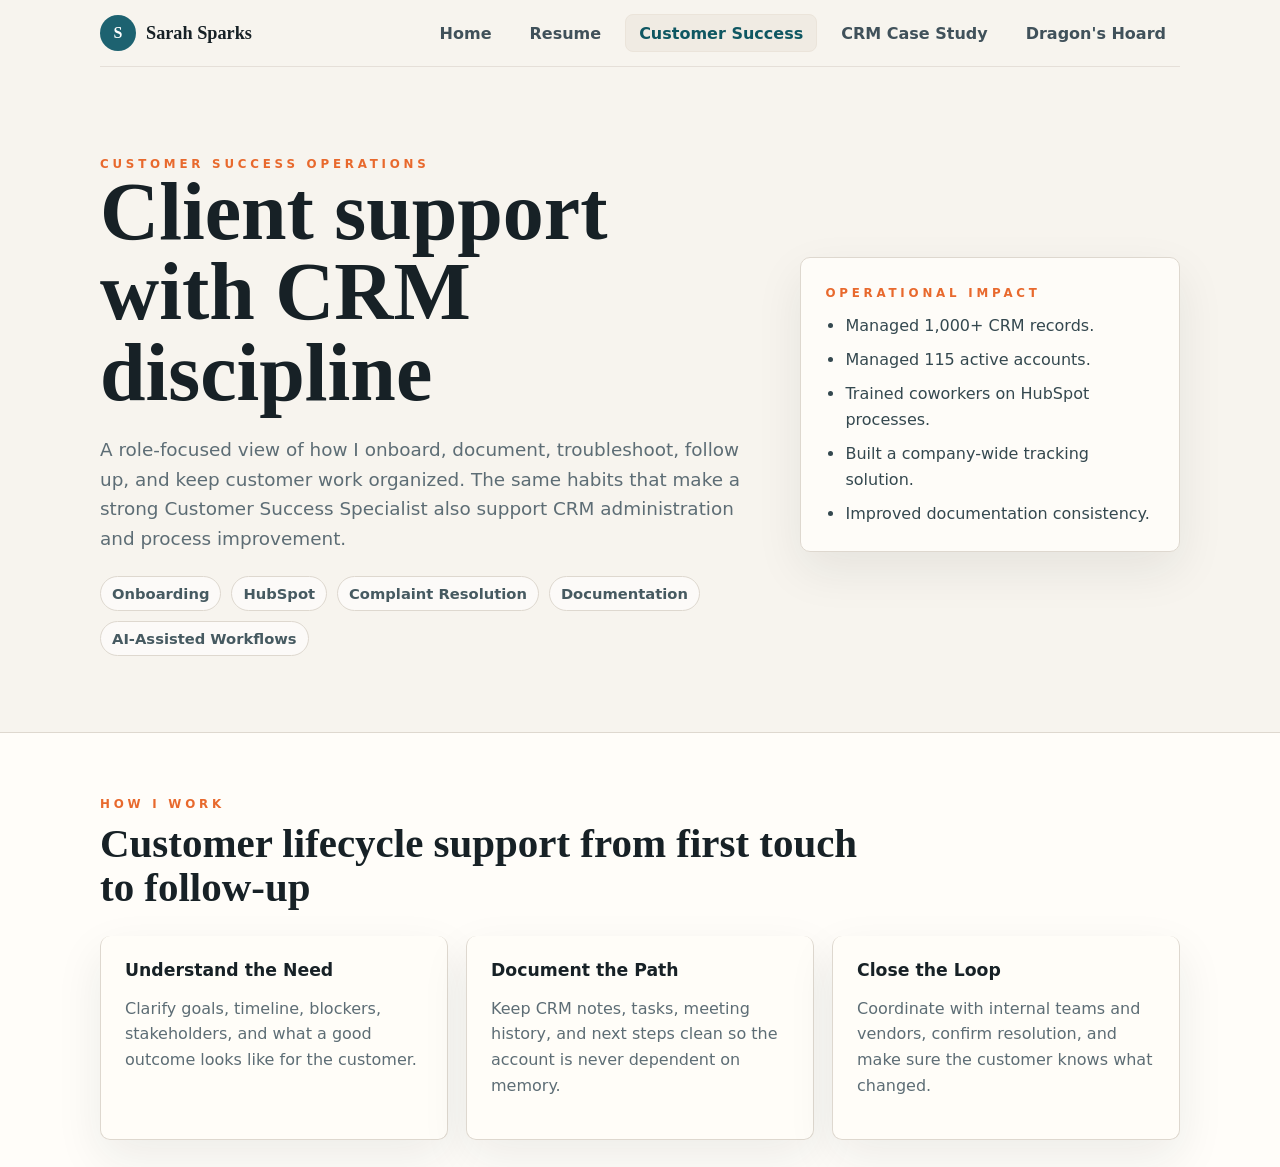
==== commit 4c3288df: "Restore Restore current portfolio structure and add analytics" ====
--- a/crm-governance-assessment.html
+++ b/crm-governance-assessment.html
@@ -1,2 +1,4 @@
-<!doctype html>
-<html lang="en"><head><meta charset="utf-8"/><meta name="viewport" content="width=device-width, initial-scale=1"/><meta http-equiv="refresh" content="0; url=customer-success-portfolio.html#case-study"/><title>CRM Governance Assessment moved | Sarah Sparks</title><link rel="canonical" href="customer-success-portfolio.html#case-study"/><link rel="stylesheet" href="style.css"/></head><body><header><div class="brand"><strong>Sarah Sparks</strong><span>Customer Operations | CRM Administration | Process Improvement</span></div><nav aria-label="Portfolio navigation"><a class="button" href="index.html">Home</a><a class="button" href="resume.html">Resume</a><a class="button active" href="customer-success-portfolio.html">CRM & Customer Ops</a><a class="button" href="death-care-data.html">Death Care Data</a><a class="button" href="dragon-hoard-tracker.html">Dragon's Hoard</a><a class="button" href="https://organizedchaosops.com/" target="_blank" rel="noreferrer">About Me</a></nav></header><main><section class="wrap hero"><div><span class="eyebrow">Page moved</span><h1>CRM Governance now lives with Customer Operations.</h1><p class="lede">The CRM Governance Assessment has been combined with the Customer Operations page so the story is easier to follow in one place.</p><div class="actions" style="margin-top:24px"><a class="button primary" href="customer-success-portfolio.html#case-study">Open combined page</a><a class="button" href="index.html">Back home</a></div></div><aside class="panel"><span class="eyebrow">Why the change?</span><p>Customer operations and CRM governance are strongest together: the workflow habits explain the work, and the audit proves the judgment behind it.</p></aside></section></main><footer>Sarah Sparks portfolio | <a href="mailto:ssparks1822@outlook.com">ssparks1822@outlook.com</a> | <a href="https://www.linkedin.com/in/ssparks1822/" target="_blank" rel="noreferrer">LinkedIn</a> | <a href="https://organizedchaosops.com/" target="_blank" rel="noreferrer">About Me</a></footer></body></html>
+﻿<!doctype html>
+<html lang="en"><head><meta charset="utf-8"/><meta name="viewport" content="width=device-width, initial-scale=1"/><meta http-equiv="refresh" content="0; url=customer-success-portfolio.html#case-study"/><title>CRM Governance Assessment moved | Sarah Sparks</title><link rel="canonical" href="customer-success-portfolio.html#case-study"/><link rel="stylesheet" href="style.css"/><script async src="https://www.googletagmanager.com/gtag/js?id=G-N4ZPCLXSCS"></script><script>window.dataLayer=window.dataLayer||[];function gtag(){dataLayer.push(arguments);}gtag('js',new Date());gtag('config','G-N4ZPCLXSCS');</script><script defer src="analytics.js"></script></head><body><header><div class="brand"><strong>Sarah Sparks</strong><span>Customer Operations | CRM Administration | Process Improvement</span></div><nav aria-label="Portfolio navigation"><a class="button" href="index.html">Home</a><a class="button" href="resume.html">Resume</a><a class="button active" href="customer-success-portfolio.html">CRM & Customer Ops</a><a class="button" href="death-care-data.html">Death Care Data</a><a class="button" href="dragon-hoard-tracker.html">Dragon's Hoard</a><a class="button" href="https://organizedchaosops.com/" target="_blank" rel="noreferrer">About Me</a></nav></header><main><section class="wrap hero"><div><span class="eyebrow">Page moved</span><h1>CRM Governance now lives with Customer Operations.</h1><p class="lede">The CRM Governance Assessment has been combined with the Customer Operations page so the story is easier to follow in one place.</p><div class="actions" style="margin-top:24px"><a class="button primary" href="customer-success-portfolio.html#case-study">Open combined page</a><a class="button" href="index.html">Back home</a></div></div><aside class="panel"><span class="eyebrow">Why the change?</span><p>Customer operations and CRM governance are strongest together: the workflow habits explain the work, and the audit proves the judgment behind it.</p></aside></section></main><footer>Sarah Sparks portfolio | <a href="mailto:ssparks1822@outlook.com">ssparks1822@outlook.com</a> | <a href="https://www.linkedin.com/in/ssparks1822/" target="_blank" rel="noreferrer">LinkedIn</a> | <a href="https://organizedchaosops.com/" target="_blank" rel="noreferrer">About Me</a></footer></body></html>
+
+
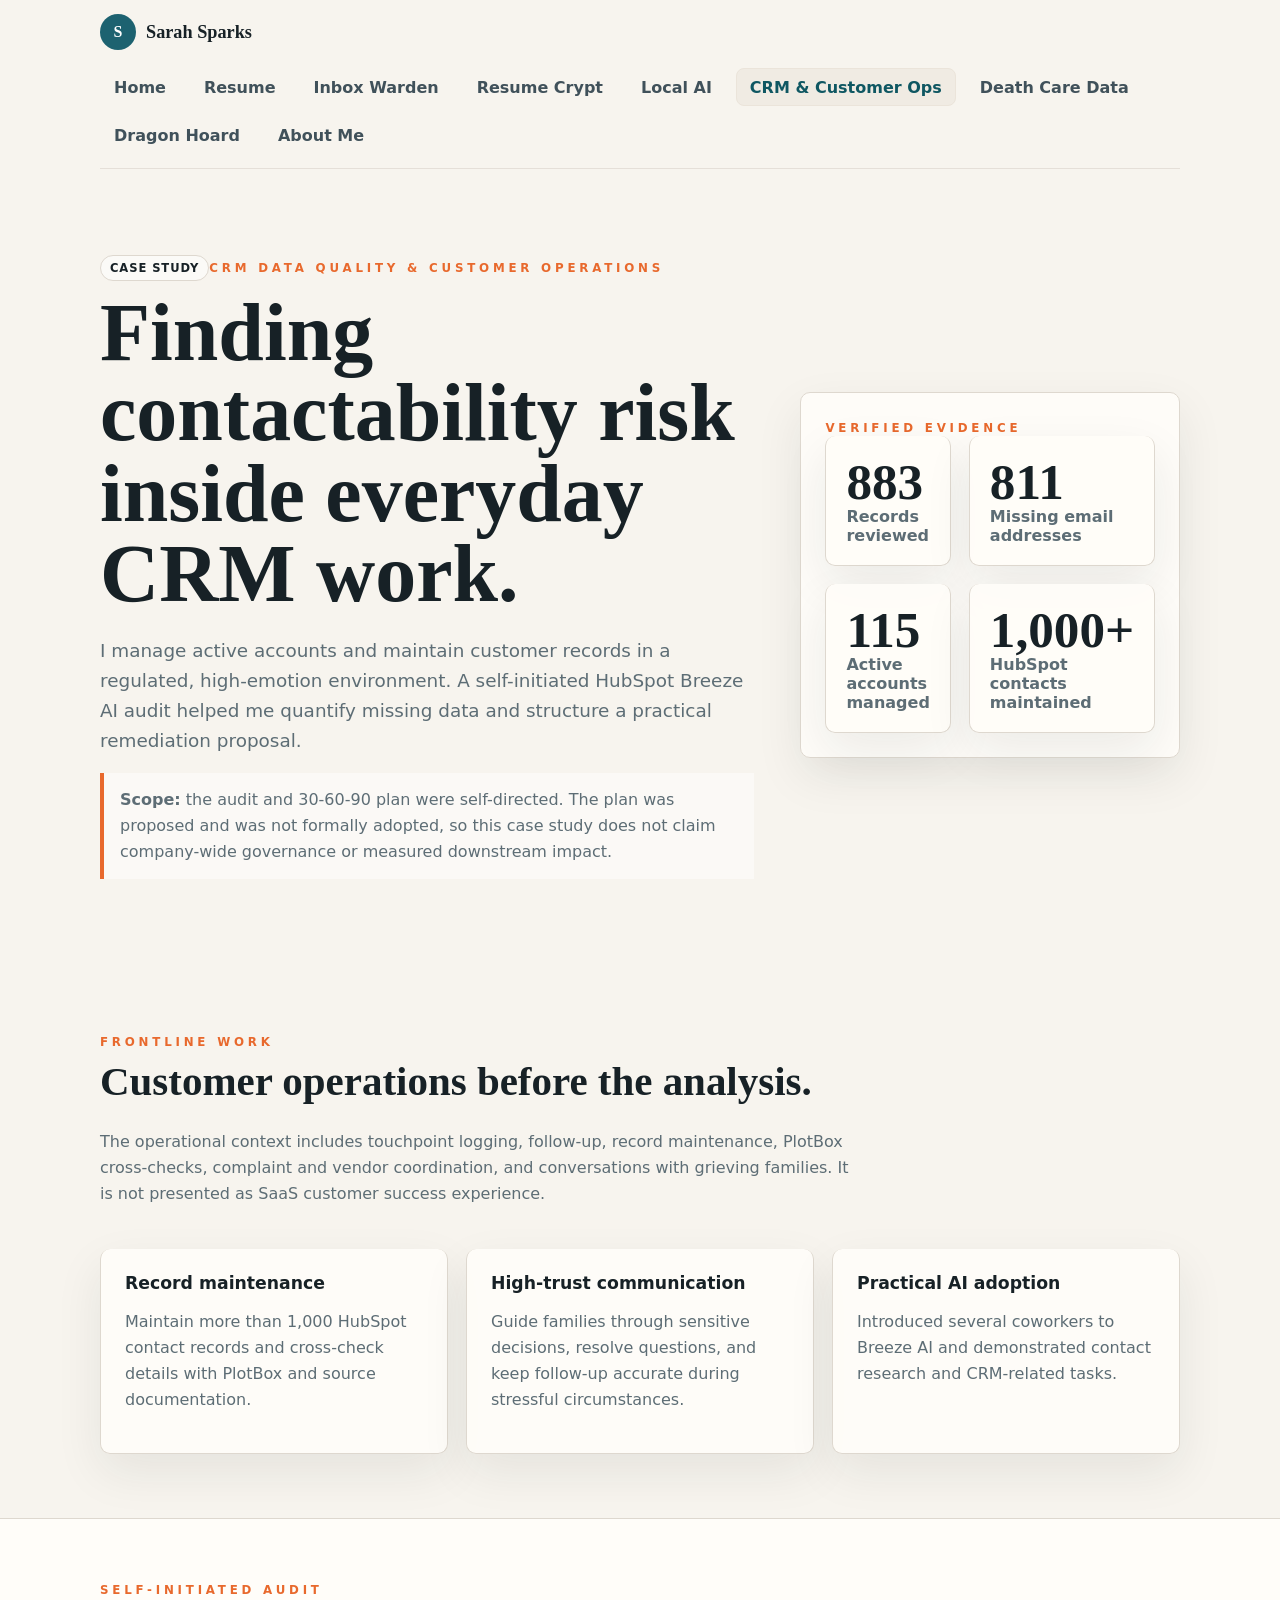
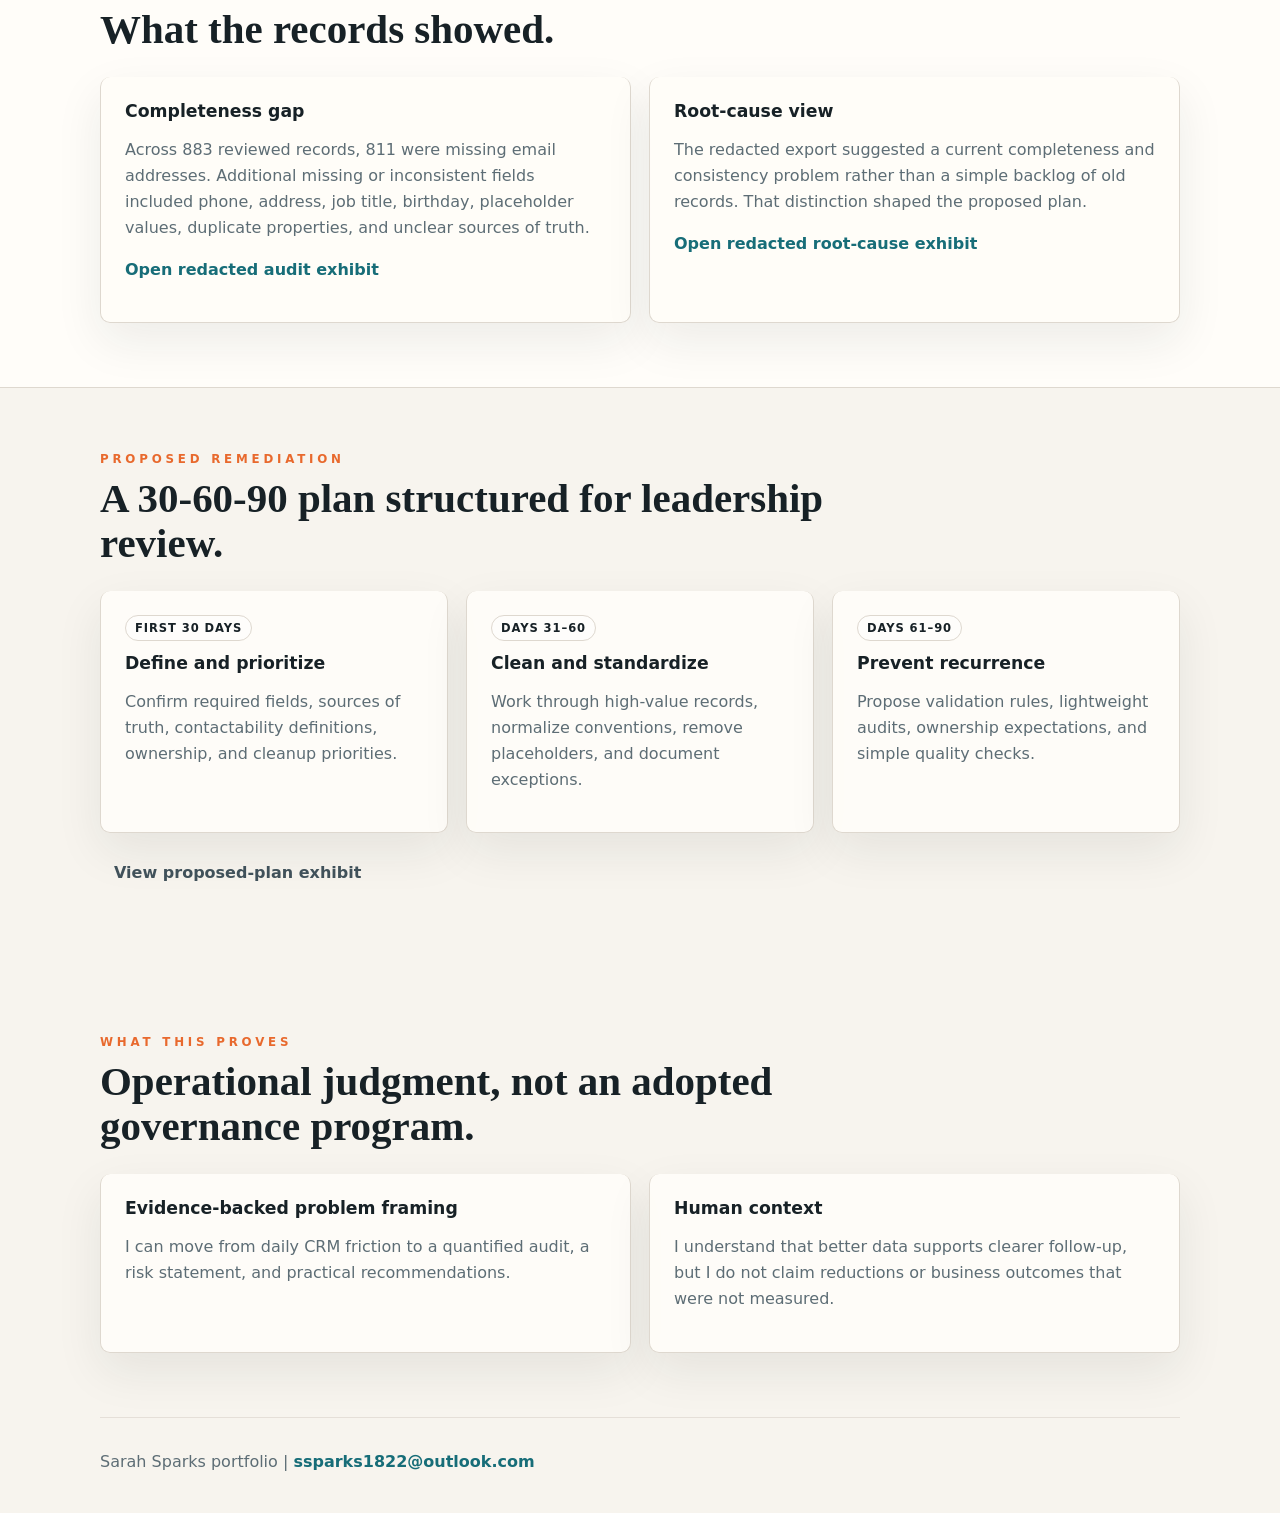
==== commit eda72b9b: "Refresh crm-governance-assessment.html after portfolio truth audit" ====
--- a/crm-governance-assessment.html
+++ b/crm-governance-assessment.html
@@ -1,4 +1 @@
-﻿<!doctype html>
-<html lang="en"><head><meta charset="utf-8"/><meta name="viewport" content="width=device-width, initial-scale=1"/><meta http-equiv="refresh" content="0; url=customer-success-portfolio.html#case-study"/><title>CRM Governance Assessment moved | Sarah Sparks</title><link rel="canonical" href="customer-success-portfolio.html#case-study"/><link rel="stylesheet" href="style.css"/><script async src="https://www.googletagmanager.com/gtag/js?id=G-N4ZPCLXSCS"></script><script>window.dataLayer=window.dataLayer||[];function gtag(){dataLayer.push(arguments);}gtag('js',new Date());gtag('config','G-N4ZPCLXSCS');</script><script defer src="analytics.js"></script></head><body><header><div class="brand"><strong>Sarah Sparks</strong><span>Customer Operations | CRM Administration | Process Improvement</span></div><nav aria-label="Portfolio navigation"><a class="button" href="index.html">Home</a><a class="button" href="resume.html">Resume</a><a class="button active" href="customer-success-portfolio.html">CRM & Customer Ops</a><a class="button" href="death-care-data.html">Death Care Data</a><a class="button" href="dragon-hoard-tracker.html">Dragon's Hoard</a><a class="button" href="https://organizedchaosops.com/" target="_blank" rel="noreferrer">About Me</a></nav></header><main><section class="wrap hero"><div><span class="eyebrow">Page moved</span><h1>CRM Governance now lives with Customer Operations.</h1><p class="lede">The CRM Governance Assessment has been combined with the Customer Operations page so the story is easier to follow in one place.</p><div class="actions" style="margin-top:24px"><a class="button primary" href="customer-success-portfolio.html#case-study">Open combined page</a><a class="button" href="index.html">Back home</a></div></div><aside class="panel"><span class="eyebrow">Why the change?</span><p>Customer operations and CRM governance are strongest together: the workflow habits explain the work, and the audit proves the judgment behind it.</p></aside></section></main><footer>Sarah Sparks portfolio | <a href="mailto:ssparks1822@outlook.com">ssparks1822@outlook.com</a> | <a href="https://www.linkedin.com/in/ssparks1822/" target="_blank" rel="noreferrer">LinkedIn</a> | <a href="https://organizedchaosops.com/" target="_blank" rel="noreferrer">About Me</a></footer></body></html>
-
-
+<!doctype html><html lang="en"><head><meta charset="utf-8"/><meta name="viewport" content="width=device-width, initial-scale=1"/><meta http-equiv="refresh" content="0; url=customer-success-portfolio.html#case-study"/><title>CRM Data Quality Case Study Moved | Sarah Sparks</title><link rel="canonical" href="https://prsesa1822.github.io/ssparks/customer-success-portfolio.html#case-study"/><meta name="robots" content="noindex"/></head><body><main><h1>CRM data-quality case study moved</h1><p><a href="customer-success-portfolio.html#case-study">Open the current case study</a>.</p></main></body></html>
